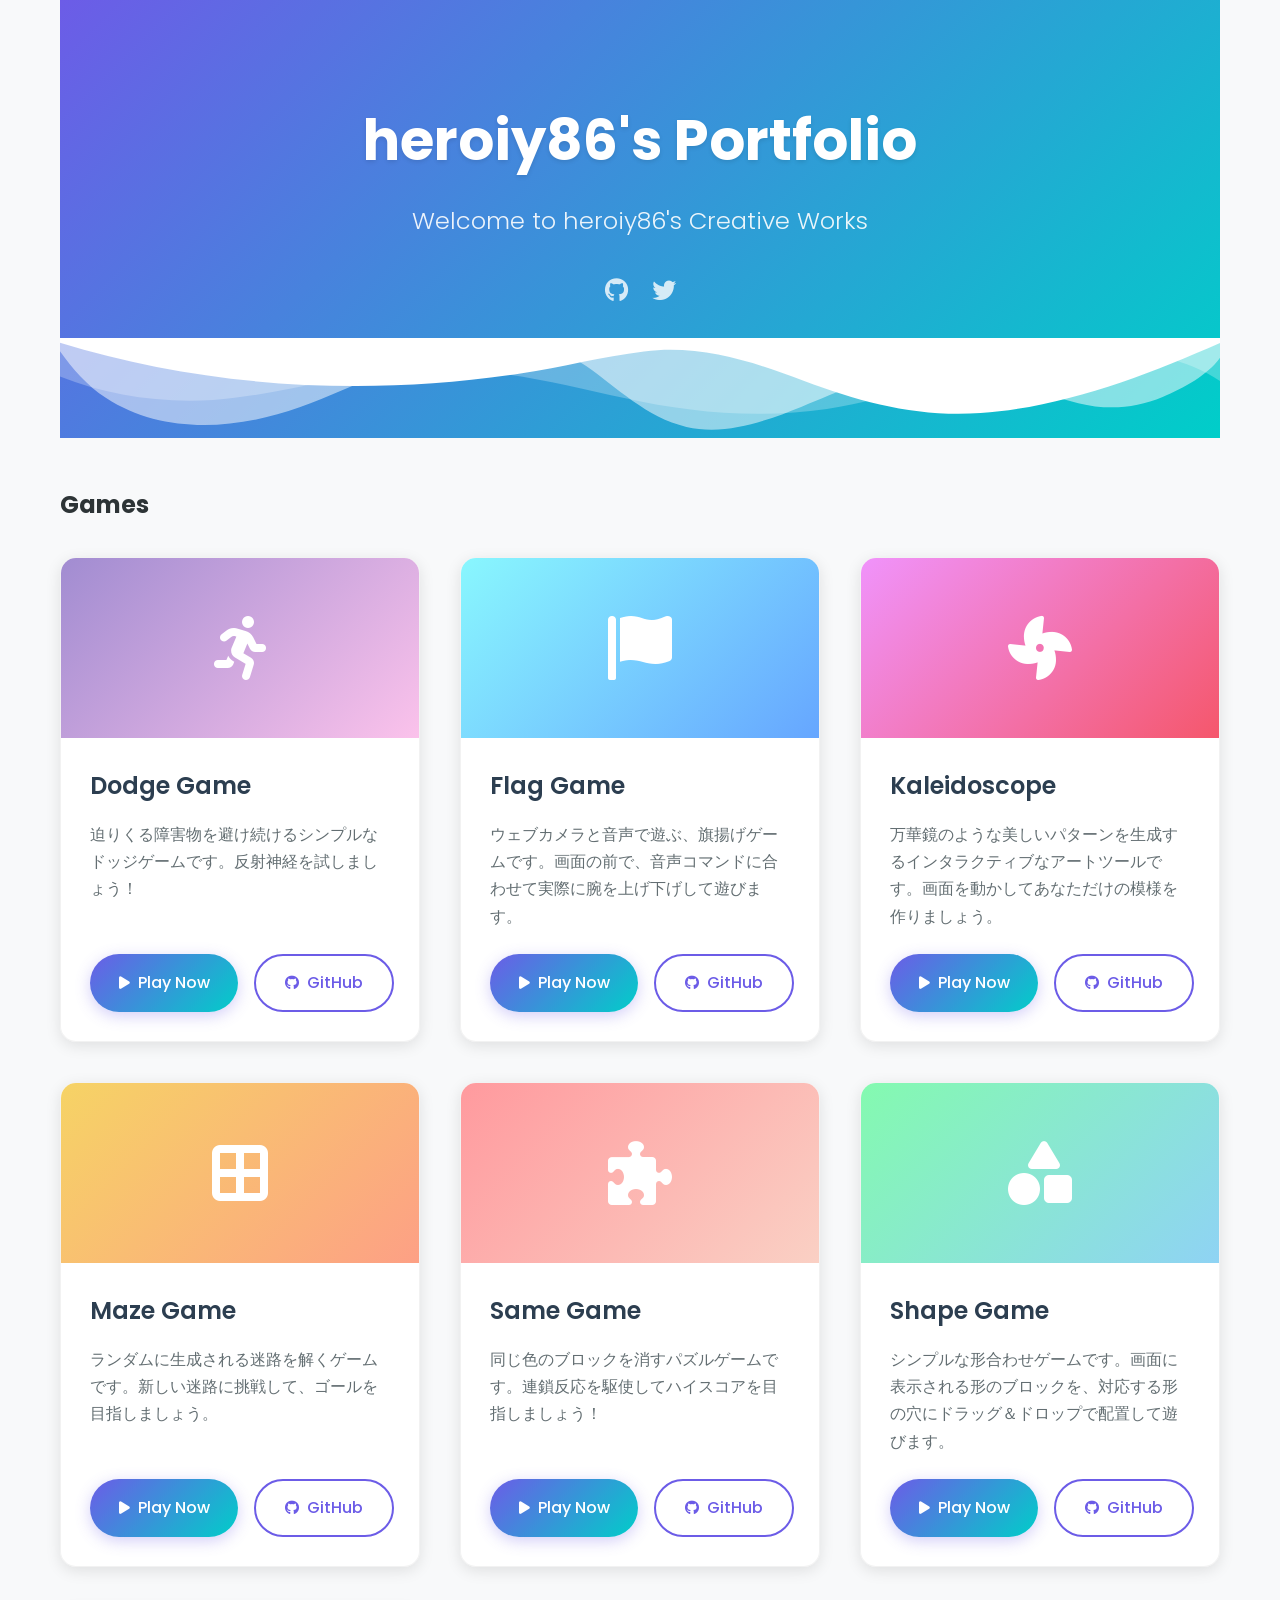
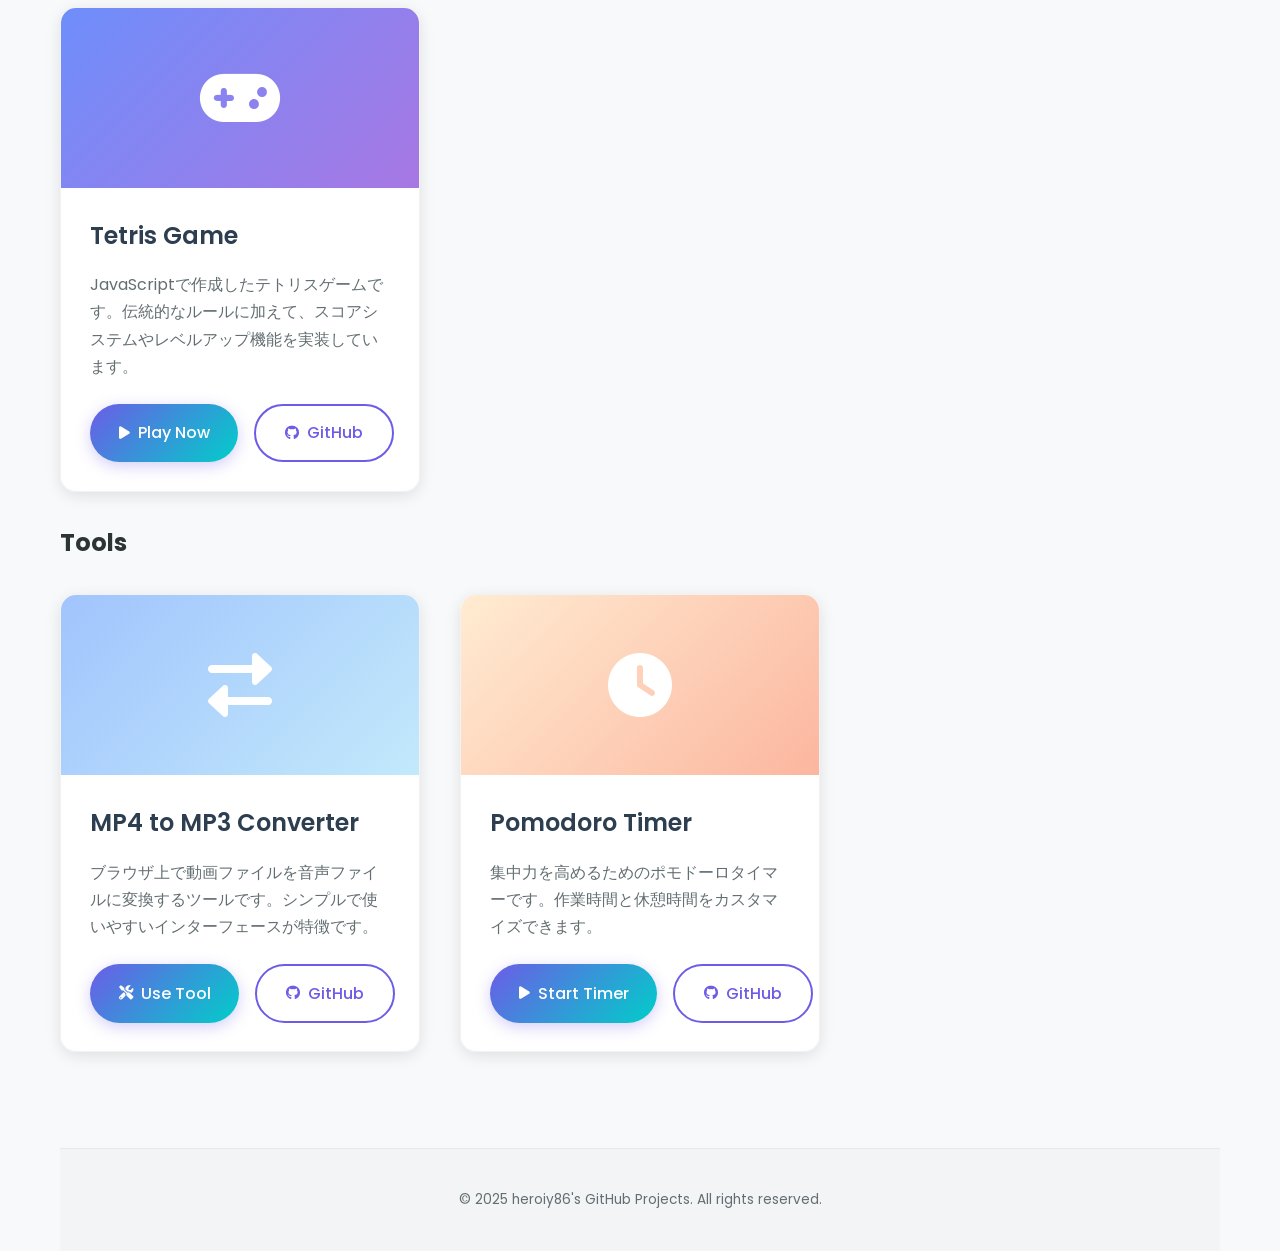
==== index.html @ ef20fa46 "refactor: Sort games alphabetically" ====
<!DOCTYPE html>
<html lang="ja">
<head>
    <meta charset="UTF-8">
    <meta name="viewport" content="width=device-width, initial-scale=1.0, maximum-scale=1.0, user-scalable=no">
    <meta name="theme-color" content="#6c5ce7">
    <meta name="apple-mobile-web-app-capable" content="yes">
    <meta name="apple-mobile-web-app-status-bar-style" content="black-translucent">
    <title>My GitHub Projects</title>
    <link rel="stylesheet" href="style.css">
    <link rel="stylesheet" href="https://cdnjs.cloudflare.com/ajax/libs/font-awesome/6.0.0/css/all.min.css">
</head>
<body>
    <div class="container">
        <header class="hero">
            <div class="hero-content">
                <h1>heroiy86's Portfolio</h1>
                <p class="subtitle">Welcome to heroiy86's Creative Works</p>
                <div class="social-links">
                    <a href="https://github.com/heroiy86" target="_blank" class="social-link"><i class="fab fa-github"></i></a>
                    <a href="https://twitter.com/heroiy86" target="_blank" class="social-link"><i class="fab fa-twitter"></i></a>
                </div>
            </div>
            <div class="wave">
                <svg viewBox="0 0 1200 120" preserveAspectRatio="none">
                    <path d="M0,0V46.29c47.79,22.2,103.59,32.17,158,28,70.36-5.37,136.33-33.31,206.8-37.5C438.64,32.43,512.34,53.67,583,72.05c69.27,18,138.3,24.88,209.4,13.08,36.15-6,69.85-17.84,104.45-29.34C989.49,25,1113-14.29,1200,52.47V0Z" opacity=".25" fill="#fff"></path>
                    <path d="M0,0V15.81C13,36.92,27.64,56.86,47.69,72.05,99.41,111.27,165,111,224.58,91.58c31.15-10.15,60.09-26.07,89.67-39.8,40.92-19,84.73-46,130.83-49.67,36.26-2.85,70.9,9.42,98.6,31.56,31.77,25.39,62.32,62,103.63,73,40.44,10.79,81.35-6.69,119.13-24.28s75.16-39,116.92-43.05c59.73-5.85,113.28,22.88,168.9,38.84,30.2,8.66,59,6.17,87.09-7.5,22.43-10.89,48-26.93,60.65-49.24V0Z" opacity=".5" fill="#fff"></path>
                    <path d="M0,0V5.63C149.93,59,314.09,71.32,475.83,42.57c43-7.64,84.23-20.12,127.61-26.46,59-8.63,112.48,12.24,165.56,35.4C827.93,77.22,886,95.24,951.2,90c86.53-7,172.46-45.71,248.8-84.81V0Z" fill="#fff"></path>
                </svg>
            </div>
        </header>
        
        <main>
            <h2 class="section-title">Games</h2>
            <div class="projects-grid">
                <!-- ドッジゲーム -->
                <div class="project-card">
                    <div class="project-thumbnail" style="background: linear-gradient(135deg, #a18cd1, #fbc2eb);">
                        <i class="fas fa-running"></i>
                    </div>
                    <div class="project-content">
                        <h2>Dodge Game</h2>
                        <p>迫りくる障害物を避け続けるシンプルなドッジゲームです。反射神経を試しましょう！</p>
                        <div class="project-links">
                            <a href="/dodge-game" class="btn"><i class="fas fa-play"></i> Play Now</a>
                            <a href="https://github.com/heroiy86/dodge-game" target="_blank" class="btn btn-ghost"><i class="fab fa-github"></i> GitHub</a>
                        </div>
                    </div>
                </div>
                <!-- flag-game -->
                <div class="project-card">
                    <div class="project-thumbnail" style="background: linear-gradient(135deg, #89f7fe, #66a6ff);">
                        <i class="fas fa-flag"></i>
                    </div>
                    <div class="project-content">
                        <h2>Flag Game</h2>
                        <p>ウェブカメラと音声で遊ぶ、旗揚げゲームです。画面の前で、音声コマンドに合わせて実際に腕を上げ下げして遊びます。</p>
                        <div class="project-links">
                            <a href="/flag-game" class="btn"><i class="fas fa-play"></i> Play Now</a>
                            <a href="https://github.com/heroiy86/flag-game" target="_blank" class="btn btn-ghost"><i class="fab fa-github"></i> GitHub</a>
                        </div>
                    </div>
                </div>
                <!-- kaleidoscope -->
                <div class="project-card">
                    <div class="project-thumbnail" style="background: linear-gradient(135deg, #f093fb, #f5576c);">
                        <i class="fas fa-fan"></i>
                    </div>
                    <div class="project-content">
                        <h2>Kaleidoscope</h2>
                        <p>万華鏡のような美しいパターンを生成するインタラクティブなアートツールです。画面を動かしてあなただけの模様を作りましょう。</p>
                        <div class="project-links">
                            <a href="/kaleidoscope" class="btn"><i class="fas fa-play"></i> Play Now</a>
                            <a href="https://github.com/heroiy86/kaleidoscope" target="_blank" class="btn btn-ghost"><i class="fab fa-github"></i> GitHub</a>
                        </div>
                    </div>
                </div>
                <!-- 迷路ゲーム -->
                <div class="project-card">
                    <div class="project-thumbnail" style="background: linear-gradient(135deg, #f6d365, #fda085);">
                        <i class="fas fa-border-all"></i>
                    </div>
                    <div class="project-content">
                        <h2>Maze Game</h2>
                        <p>ランダムに生成される迷路を解くゲームです。新しい迷路に挑戦して、ゴールを目指しましょう。</p>
                        <div class="project-links">
                            <a href="/maze-game" class="btn"><i class="fas fa-play"></i> Play Now</a>
                            <a href="https://github.com/heroiy86/maze-game" target="_blank" class="btn btn-ghost"><i class="fab fa-github"></i> GitHub</a>
                        </div>
                    </div>
                </div>
                <!-- 同じゲーム -->
                <div class="project-card">
                    <div class="project-thumbnail" style="background: linear-gradient(135deg, #ff9a9e, #fad0c4);">
                        <i class="fas fa-puzzle-piece"></i>
                    </div>
                    <div class="project-content">
                        <h2>Same Game</h2>
                        <p>同じ色のブロックを消すパズルゲームです。連鎖反応を駆使してハイスコアを目指しましょう！</p>
                        <div class="project-links">
                            <a href="/samegame" class="btn"><i class="fas fa-play"></i> Play Now</a>
                            <a href="https://github.com/heroiy86/samegame" target="_blank" class="btn btn-ghost"><i class="fab fa-github"></i> GitHub</a>
                        </div>
                    </div>
                </div>
                <!-- 図形ゲーム -->
                <div class="project-card">
                    <div class="project-thumbnail" style="background: linear-gradient(135deg, #84fab0, #8fd3f4);">
                        <i class="fas fa-shapes"></i>
                    </div>
                    <div class="project-content">
                        <h2>Shape Game</h2>
                        <p>シンプルな形合わせゲームです。画面に表示される形のブロックを、対応する形の穴にドラッグ＆ドロップで配置して遊びます。</p>
                        <div class="project-links">
                            <a href="/shape-game" class="btn"><i class="fas fa-play"></i> Play Now</a>
                            <a href="https://github.com/heroiy86/shape-game" target="_blank" class="btn btn-ghost"><i class="fab fa-github"></i> GitHub</a>
                        </div>
                    </div>
                </div>
                <!-- テトリスゲーム -->
                <div class="project-card">
                    <div class="project-thumbnail" style="background: linear-gradient(135deg, #6e8efb, #a777e3);">
                        <i class="fas fa-gamepad"></i>
                    </div>
                    <div class="project-content">
                        <h2>Tetris Game</h2>
                        <p>JavaScriptで作成したテトリスゲームです。伝統的なルールに加えて、スコアシステムやレベルアップ機能を実装しています。</p>
                        <div class="project-links">
                            <a href="/tetris-game" class="btn"><i class="fas fa-play"></i> Play Now</a>
                            <a href="https://github.com/heroiy86/tetris-game" target="_blank" class="btn btn-ghost"><i class="fab fa-github"></i> GitHub</a>
                        </div>
                    </div>
                </div>
            </div>

            <h2 class="section-title">Tools</h2>
            <div class="projects-grid">
                <!-- MP4 to MP3 コンバーター -->
                <div class="project-card">
                    <div class="project-thumbnail" style="background: linear-gradient(135deg, #a1c4fd, #c2e9fb);">
                        <i class="fas fa-exchange-alt"></i>
                    </div>
                    <div class="project-content">
                        <h2>MP4 to MP3 Converter</h2>
                        <p>ブラウザ上で動画ファイルを音声ファイルに変換するツールです。シンプルで使いやすいインターフェースが特徴です。</p>
                        <div class="project-links">
                            <a href="/mp4-to-mp3-converter" class="btn"><i class="fas fa-tools"></i> Use Tool</a>
                            <a href="https://github.com/heroiy86/mp4-to-mp3-converter" target="_blank" class="btn btn-ghost"><i class="fab fa-github"></i> GitHub</a>
                        </div>
                    </div>
                </div>

                <!-- ポモドーロタイマー -->
                <div class="project-card">
                    <div class="project-thumbnail" style="background: linear-gradient(135deg, #ffecd2, #fcb69f);">
                        <i class="fas fa-clock"></i>
                    </div>
                    <div class="project-content">
                        <h2>Pomodoro Timer</h2>
                        <p>集中力を高めるためのポモドーロタイマーです。作業時間と休憩時間をカスタマイズできます。</p>
                        <div class="project-links">
                            <a href="/Pomodoro-Timer" class="btn"><i class="fas fa-play"></i> Start Timer</a>
                            <a href="https://github.com/heroiy86/Pomodoro-Timer" target="_blank" class="btn btn-ghost"><i class="fab fa-github"></i> GitHub</a>
                        </div>
                    </div>
                </div>
            </div>
        </main>
        
        <footer>
            <p>&copy; 2025 heroiy86's GitHub Projects. All rights reserved.</p>
        </footer>
    </div>
</body>
</html>
---- style.css ----
/* 基本スタイル */
@import url('https://fonts.googleapis.com/css2?family=Poppins:wght@300;400;500;600;700&display=swap');

:root {
    --primary-color: #2c3e50;
    --secondary-color: #6c5ce7;
    --accent-color: #00cec9;
    --background-color: #f8f9fa;
    --card-bg: rgba(255, 255, 255, 0.95);
    --text-color: #2d3436;
    --text-light: #636e72;
    --shadow: 0 4px 15px rgba(0, 0, 0, 0.1);
    --transition: all 0.4s cubic-bezier(0.25, 0.8, 0.25, 1);
    --gradient: linear-gradient(135deg, #6c5ce7 0%, #00cec9 100%);
    --gradient-hover: linear-gradient(135deg, #5d4bcf 0%, #00b5b0 100%);
}

* {
    margin: 0;
    padding: 0;
    box-sizing: border-box;
}

body {
    font-family: 'Poppins', 'Segoe UI', Tahoma, Geneva, Verdana, sans-serif;
    line-height: 1.6;
    color: var(--text-color);
    background-color: var(--background-color);
    padding: 0;
    margin: 0;
    min-height: 100vh;
    overflow-x: hidden;
}

.container {
    max-width: 1200px;
    margin: 0 auto;
    padding: 0 20px;
}

/* ヘッダースタイル */
/* ヒーローセクション */
.hero {
    background: var(--gradient);
    color: white;
    text-align: center;
    padding: 6rem 0 8rem;
    margin-bottom: 3rem;
    position: relative;
    overflow: hidden;
}

.hero-content {
    position: relative;
    z-index: 2;
    max-width: 800px;
    margin: 0 auto;
    padding: 0 2rem;
}

.hero h1 {
    font-size: 3.5rem;
    margin: 0 0 1rem;
    font-weight: 700;
    text-shadow: 0 2px 4px rgba(0, 0, 0, 0.1);
}

.subtitle {
    font-size: 1.5rem;
    font-weight: 300;
    margin-bottom: 2rem;
    opacity: 0.9;
}

.social-links {
    display: flex;
    justify-content: center;
    gap: 1.5rem;
    margin-top: 2rem;
}

.social-link {
    color: white;
    font-size: 1.5rem;
    transition: var(--transition);
    opacity: 0.8;
}

.social-link:hover {
    opacity: 1;
    transform: translateY(-3px);
}

.wave {
    position: absolute;
    bottom: 0;
    left: 0;
    width: 100%;
    overflow: hidden;
    line-height: 0;
}

.wave svg {
    position: relative;
    display: block;
    width: calc(100% + 1.3px);
    height: 100px;
}

.wave .shape-fill {
    fill: var(--background-color);
}

/* プロジェクトグリッド */
.projects-grid {
    display: grid;
    grid-template-columns: repeat(auto-fill, minmax(320px, 1fr));
    gap: 2.5rem;
    padding: 2rem 0;
    margin: 0 auto;
    max-width: 1400px;
}

/* プロジェクトカード */
.project-card {
    background: var(--card-bg);
    border-radius: 16px;
    overflow: hidden;
    box-shadow: var(--shadow);
    transition: var(--transition);
    display: flex;
    flex-direction: column;
    height: 100%;
    position: relative;
    border: 1px solid rgba(0, 0, 0, 0.05);
}

.project-card:hover {
    transform: translateY(-10px);
    box-shadow: 0 15px 30px rgba(0, 0, 0, 0.15);
}

.project-thumbnail {
    height: 180px;
    display: flex;
    align-items: center;
    justify-content: center;
    color: white;
    font-size: 4rem;
    position: relative;
    overflow: hidden;
}

.project-thumbnail i {
    transition: transform 0.5s ease;
}

.project-card:hover .project-thumbnail i {
    transform: scale(1.1);
}

.project-content {
    padding: 1.8rem;
    flex-grow: 1;
    display: flex;
    flex-direction: column;
}

.project-card h2 {
    color: var(--primary-color);
    margin: 0 0 1rem;
    font-size: 1.5rem;
    font-weight: 600;
}

.project-card p {
    color: var(--text-light);
    margin: 0 0 1.5rem;
    line-height: 1.7;
    flex-grow: 1;
}

.project-links {
    display: flex;
    gap: 1rem;
    margin-top: auto;
}

/* ボタンスタイル */
.btn {
    display: inline-flex;
    align-items: center;
    justify-content: center;
    background: var(--gradient);
    color: white;
    padding: 0.9rem 1.8rem;
    border: none;
    border-radius: 50px;
    text-decoration: none;
    font-weight: 500;
    transition: var(--transition);
    text-align: center;
    cursor: pointer;
    box-shadow: 0 4px 15px rgba(108, 92, 231, 0.3);
    flex-grow: 1;
    white-space: nowrap;
}

.btn i {
    margin-right: 8px;
    font-size: 0.9em;
}

.btn:hover {
    background: var(--gradient-hover);
    transform: translateY(-3px);
    box-shadow: 0 6px 20px rgba(108, 92, 231, 0.4);
}

.btn-ghost {
    background: transparent;
    border: 2px solid var(--secondary-color);
    color: var(--secondary-color);
    box-shadow: none;
}

.btn-ghost:hover {
    background: rgba(108, 92, 231, 0.1);
    transform: translateY(-3px);
    box-shadow: none;
}

/* フッター */
footer {
    text-align: center;
    padding: 2.5rem 0;
    margin-top: 4rem;
    color: var(--text-light);
    font-size: 0.85rem;
    background: rgba(0, 0, 0, 0.02);
    border-top: 1px solid rgba(0, 0, 0, 0.05);
}

/* レスポンシブデザイン */
/* タブレット向けスタイル */
@media (max-width: 1024px) {
    .hero h1 {
        font-size: 2.8rem;
    }
    
    .subtitle {
        font-size: 1.3rem;
    }
    
    .project-thumbnail {
        height: 160px;
    }
}

/* スマートフォン向けスタイル */
@media (max-width: 768px) {
    .container {
        padding: 0 1rem;
    }
    
    .projects-grid {
        grid-template-columns: 1fr;
        padding: 0.5rem 0 2rem;
        gap: 1.5rem;
    }
    
    .hero {
        padding: 3rem 1rem 5rem;
        margin-bottom: 1.5rem;
    }
    
    .hero h1 {
        font-size: 2rem;
        margin-bottom: 0.8rem;
    }
    
    .subtitle {
        font-size: 1.1rem;
        margin-bottom: 1.5rem;
    }
    
    .project-card {
        border-radius: 12px;
    }
    
    .project-thumbnail {
        height: 140px;
    }
    
    .project-content {
        padding: 1.5rem;
    }
    
    .project-card h2 {
        font-size: 1.3rem;
        margin-bottom: 0.8rem;
    }
    
    .project-card p {
        font-size: 0.95rem;
        margin-bottom: 1.2rem;
    }
    
    .project-links {
        flex-direction: column;
        gap: 0.8rem;
    }
    
    .btn {
        width: 100%;
        padding: 0.9rem 1.5rem;
        font-size: 1rem;
    }
    
    .btn i {
        margin-right: 6px;
    }
    
    .social-links {
        gap: 1.2rem;
    }
    
    .social-link {
        font-size: 1.4rem;
    }
    
    .wave svg {
        height: 40px;
    }
    
    footer {
        padding: 2rem 0;
        margin-top: 2rem;
        font-size: 0.85rem;
    }
}
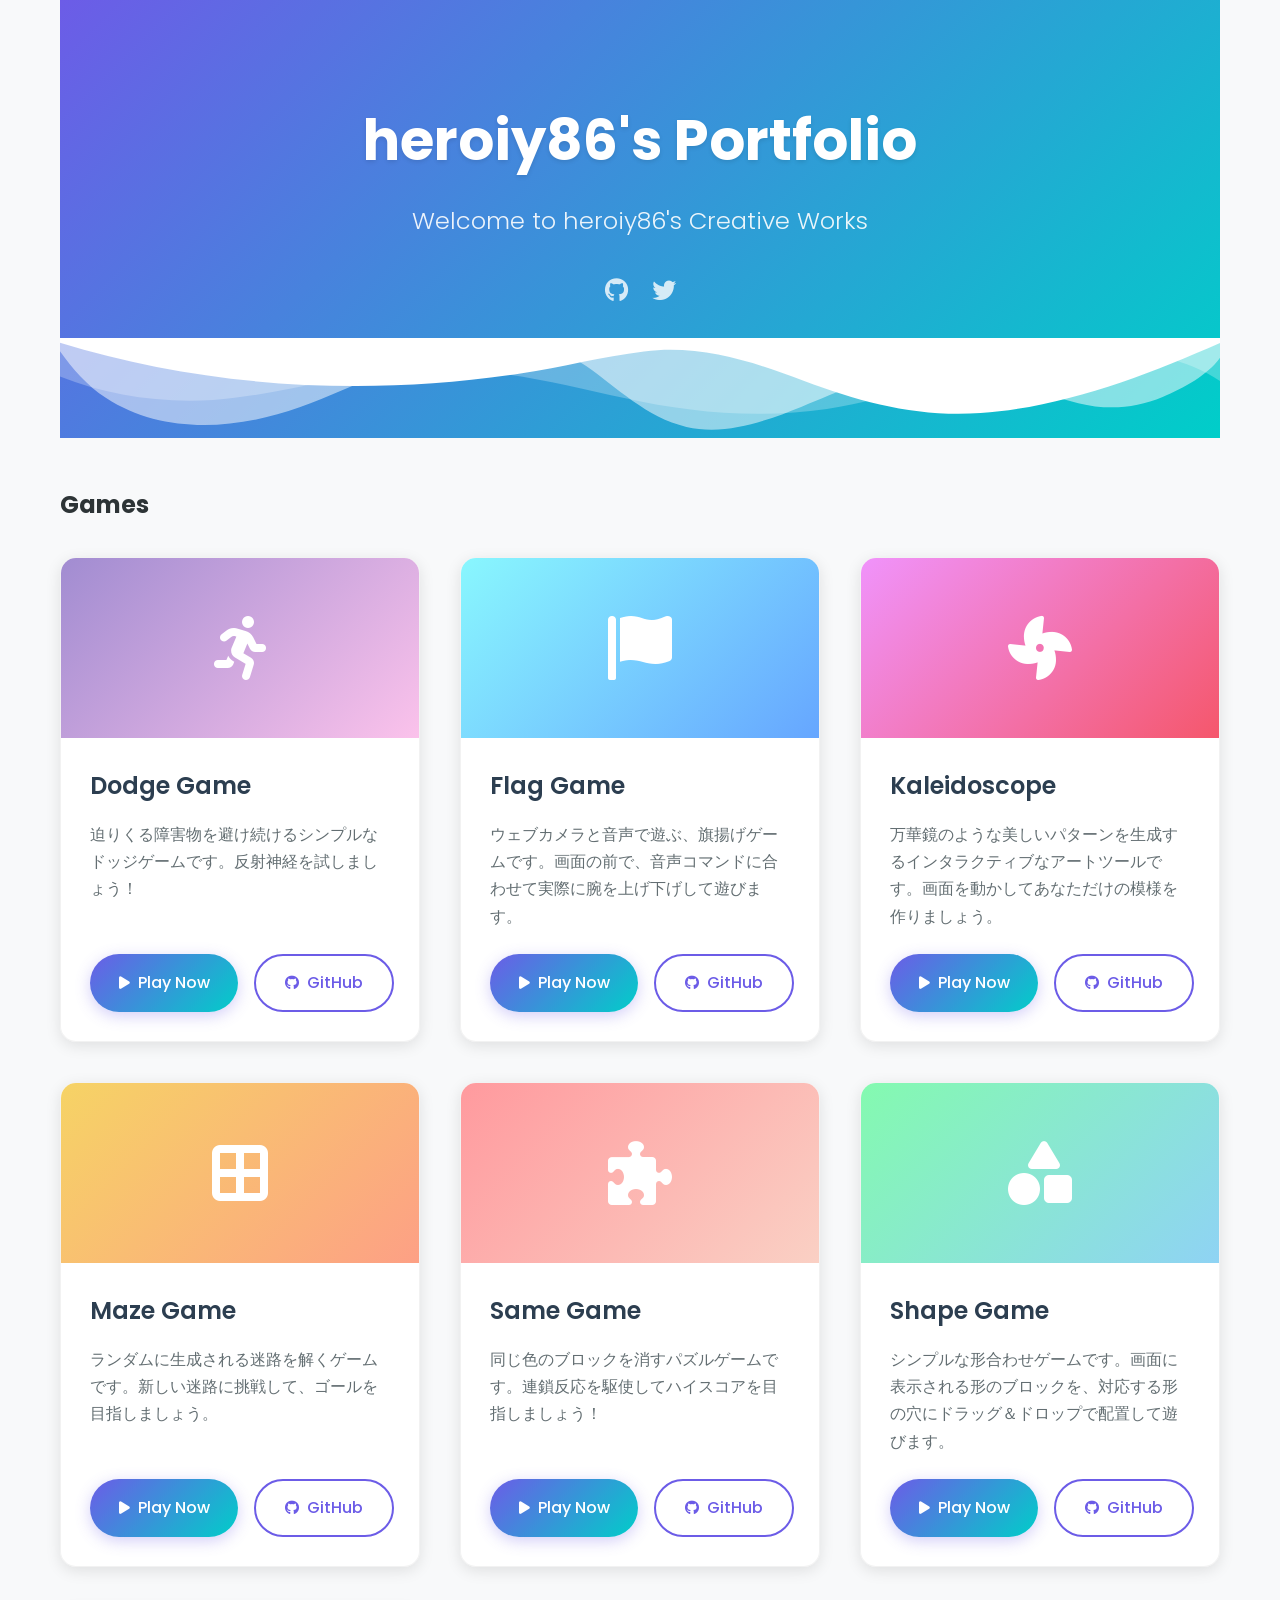
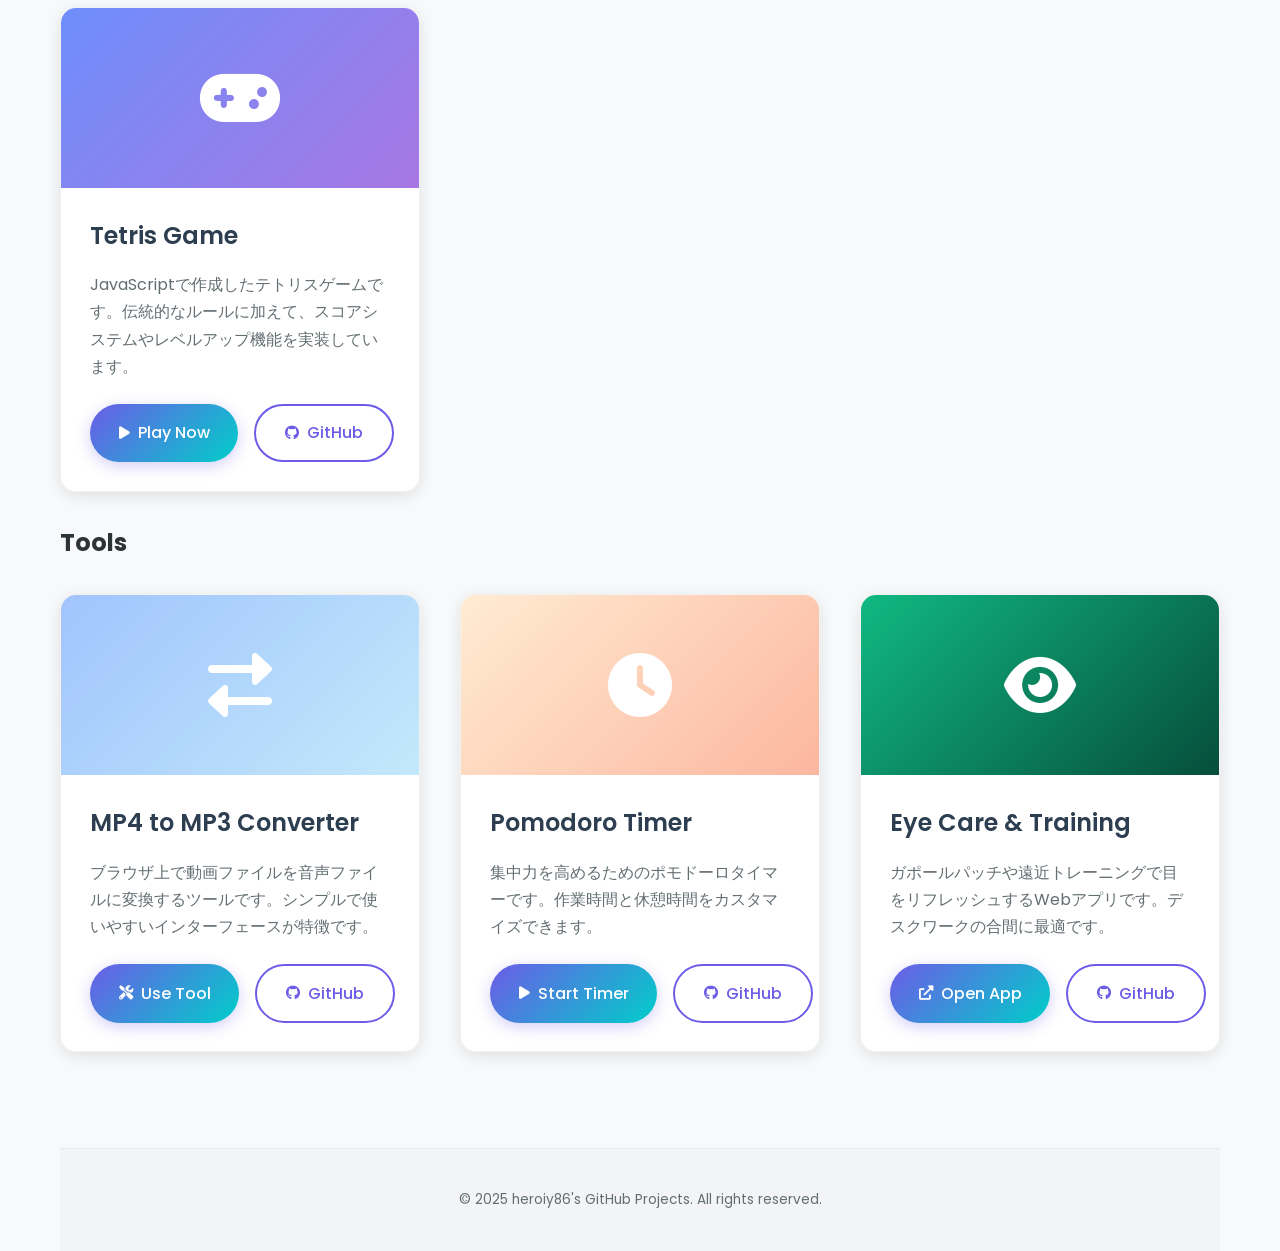
==== commit 4aceeef9: "Add Eye Care & Training to portfolio" ====
--- a/index.html
+++ b/index.html
@@ -164,6 +164,21 @@
                         </div>
                     </div>
                 </div>
+
+                <!-- 眼精疲労ケア・トレーニング -->
+                <div class="project-card">
+                    <div class="project-thumbnail" style="background: linear-gradient(135deg, #10b981, #064e3b);">
+                        <i class="fas fa-eye"></i>
+                    </div>
+                    <div class="project-content">
+                        <h2>Eye Care & Training</h2>
+                        <p>ガポールパッチや遠近トレーニングで目をリフレッシュするWebアプリです。デスクワークの合間に最適です。</p>
+                        <div class="project-links">
+                            <a href="/eye-care-app" class="btn"><i class="fas fa-external-link-alt"></i> Open App</a>
+                            <a href="https://github.com/heroiy86/self-application/tree/main/eye-care-app" target="_blank" class="btn btn-ghost"><i class="fab fa-github"></i> GitHub</a>
+                        </div>
+                    </div>
+                </div>
             </div>
         </main>
         
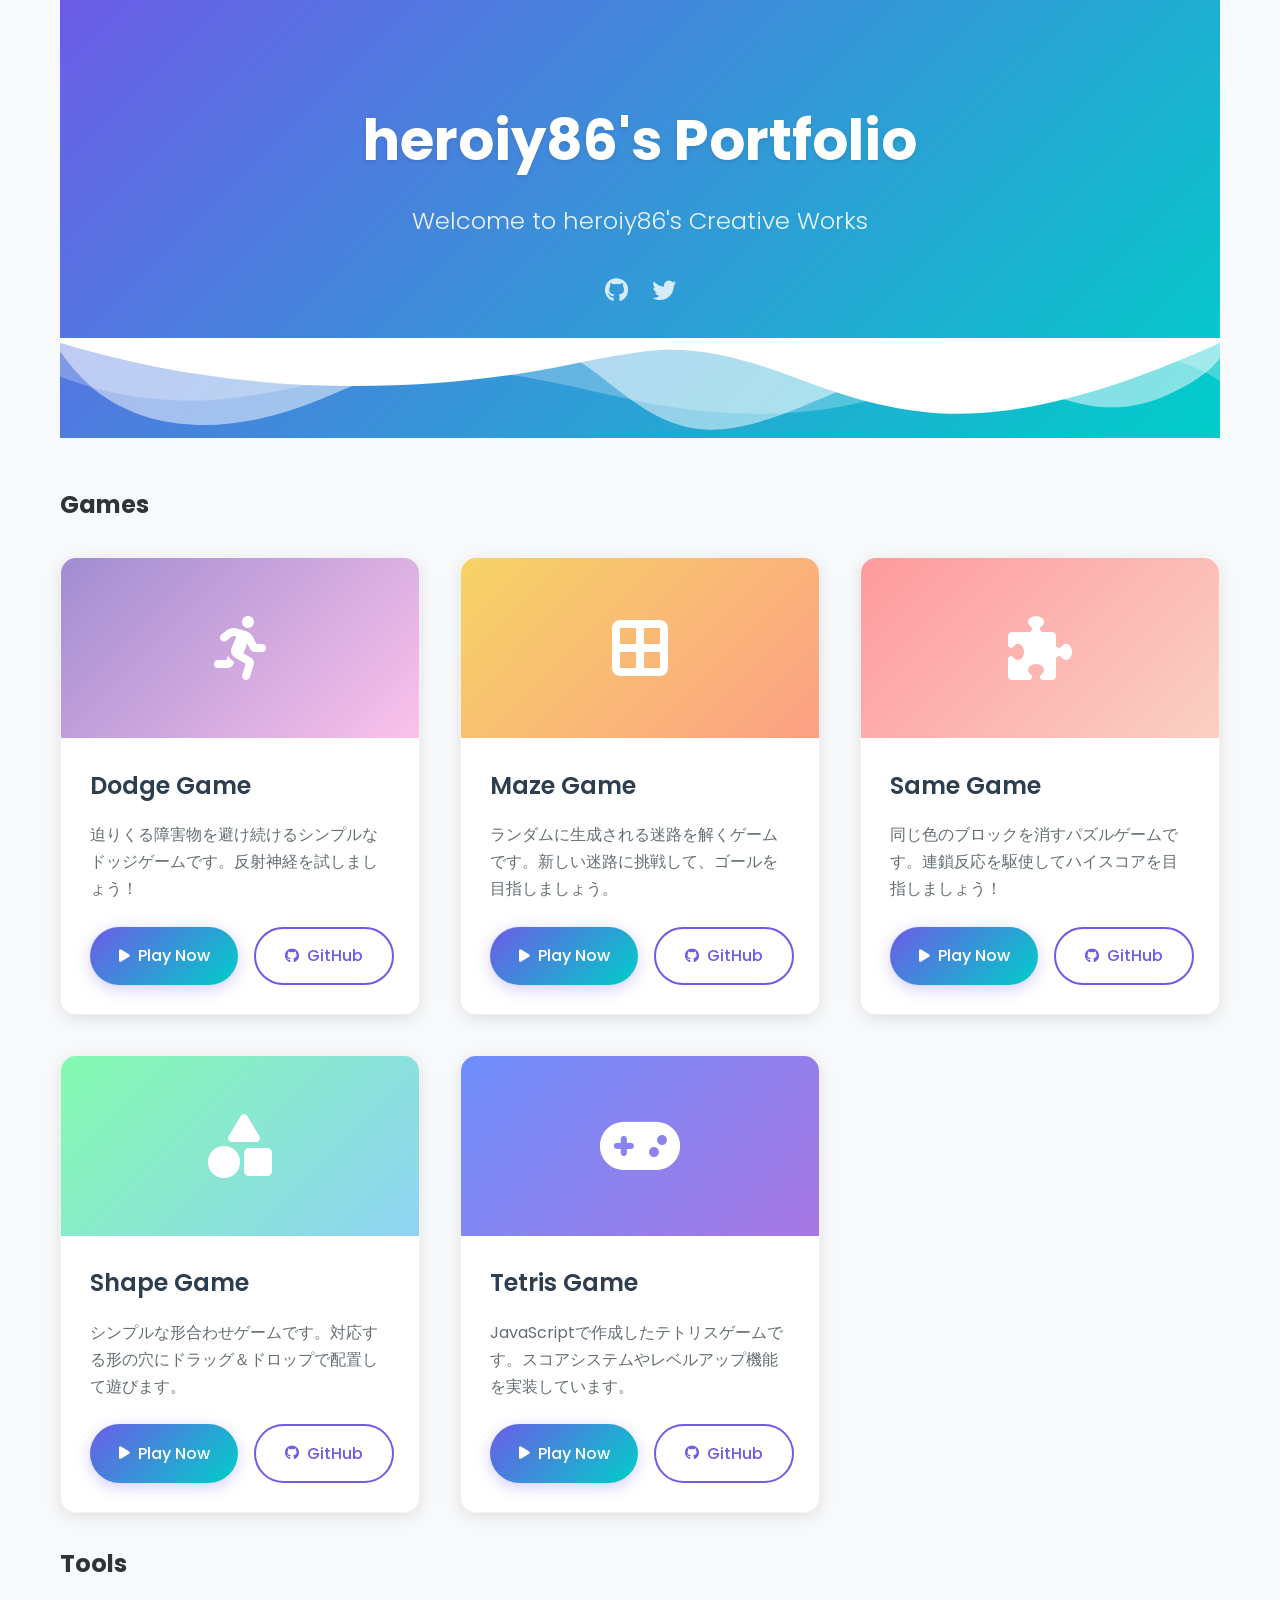
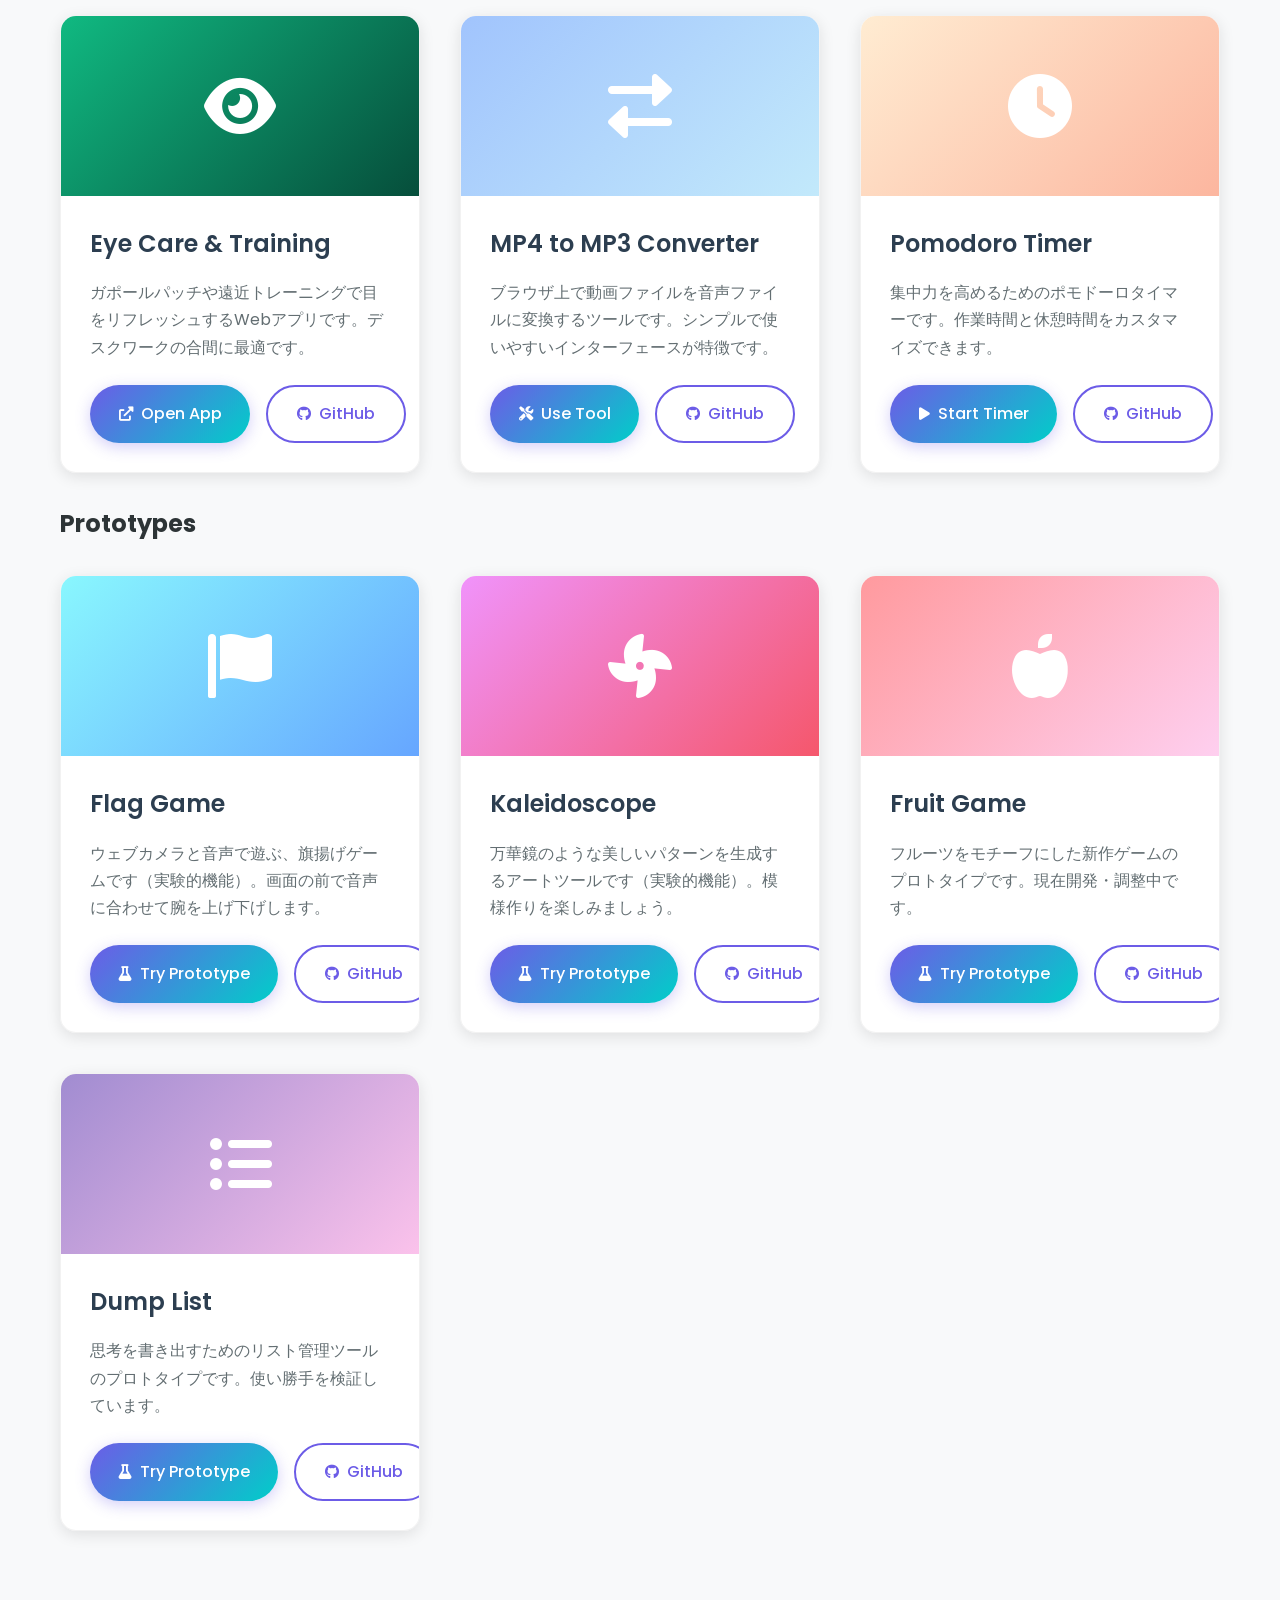
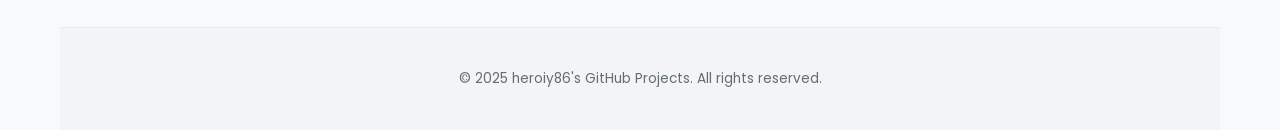
==== commit f70823fb: "Restructure portfolio into Games, Tools, and Prototypes" ====
--- a/index.html
+++ b/index.html
@@ -47,6 +47,114 @@
                         </div>
                     </div>
                 </div>
+                <!-- 迷路ゲーム -->
+                <div class="project-card">
+                    <div class="project-thumbnail" style="background: linear-gradient(135deg, #f6d365, #fda085);">
+                        <i class="fas fa-border-all"></i>
+                    </div>
+                    <div class="project-content">
+                        <h2>Maze Game</h2>
+                        <p>ランダムに生成される迷路を解くゲームです。新しい迷路に挑戦して、ゴールを目指しましょう。</p>
+                        <div class="project-links">
+                            <a href="/maze-game" class="btn"><i class="fas fa-play"></i> Play Now</a>
+                            <a href="https://github.com/heroiy86/maze-game" target="_blank" class="btn btn-ghost"><i class="fab fa-github"></i> GitHub</a>
+                        </div>
+                    </div>
+                </div>
+                <!-- 同じゲーム -->
+                <div class="project-card">
+                    <div class="project-thumbnail" style="background: linear-gradient(135deg, #ff9a9e, #fad0c4);">
+                        <i class="fas fa-puzzle-piece"></i>
+                    </div>
+                    <div class="project-content">
+                        <h2>Same Game</h2>
+                        <p>同じ色のブロックを消すパズルゲームです。連鎖反応を駆使してハイスコアを目指しましょう！</p>
+                        <div class="project-links">
+                            <a href="/samegame" class="btn"><i class="fas fa-play"></i> Play Now</a>
+                            <a href="https://github.com/heroiy86/samegame" target="_blank" class="btn btn-ghost"><i class="fab fa-github"></i> GitHub</a>
+                        </div>
+                    </div>
+                </div>
+                <!-- 図形ゲーム -->
+                <div class="project-card">
+                    <div class="project-thumbnail" style="background: linear-gradient(135deg, #84fab0, #8fd3f4);">
+                        <i class="fas fa-shapes"></i>
+                    </div>
+                    <div class="project-content">
+                        <h2>Shape Game</h2>
+                        <p>シンプルな形合わせゲームです。対応する形の穴にドラッグ＆ドロップで配置して遊びます。</p>
+                        <div class="project-links">
+                            <a href="/shape-game" class="btn"><i class="fas fa-play"></i> Play Now</a>
+                            <a href="https://github.com/heroiy86/shape-game" target="_blank" class="btn btn-ghost"><i class="fab fa-github"></i> GitHub</a>
+                        </div>
+                    </div>
+                </div>
+                <!-- テトリスゲーム -->
+                <div class="project-card">
+                    <div class="project-thumbnail" style="background: linear-gradient(135deg, #6e8efb, #a777e3);">
+                        <i class="fas fa-gamepad"></i>
+                    </div>
+                    <div class="project-content">
+                        <h2>Tetris Game</h2>
+                        <p>JavaScriptで作成したテトリスゲームです。スコアシステムやレベルアップ機能を実装しています。</p>
+                        <div class="project-links">
+                            <a href="/tetris-game" class="btn"><i class="fas fa-play"></i> Play Now</a>
+                            <a href="https://github.com/heroiy86/tetris-game" target="_blank" class="btn btn-ghost"><i class="fab fa-github"></i> GitHub</a>
+                        </div>
+                    </div>
+                </div>
+            </div>
+
+            <h2 class="section-title">Tools</h2>
+            <div class="projects-grid">
+                <!-- 眼精疲労ケア・トレーニング -->
+                <div class="project-card">
+                    <div class="project-thumbnail" style="background: linear-gradient(135deg, #10b981, #064e3b);">
+                        <i class="fas fa-eye"></i>
+                    </div>
+                    <div class="project-content">
+                        <h2>Eye Care & Training</h2>
+                        <p>ガポールパッチや遠近トレーニングで目をリフレッシュするWebアプリです。デスクワークの合間に最適です。</p>
+                        <div class="project-links">
+                            <a href="/eye-care-app" class="btn"><i class="fas fa-external-link-alt"></i> Open App</a>
+                            <a href="https://github.com/heroiy86/eye-care-app" target="_blank" class="btn btn-ghost"><i class="fab fa-github"></i> GitHub</a>
+                        </div>
+                    </div>
+                </div>
+
+                <!-- MP4 to MP3 コンバーター -->
+                <div class="project-card">
+                    <div class="project-thumbnail" style="background: linear-gradient(135deg, #a1c4fd, #c2e9fb);">
+                        <i class="fas fa-exchange-alt"></i>
+                    </div>
+                    <div class="project-content">
+                        <h2>MP4 to MP3 Converter</h2>
+                        <p>ブラウザ上で動画ファイルを音声ファイルに変換するツールです。シンプルで使いやすいインターフェースが特徴です。</p>
+                        <div class="project-links">
+                            <a href="/mp4-to-mp3-converter" class="btn"><i class="fas fa-tools"></i> Use Tool</a>
+                            <a href="https://github.com/heroiy86/mp4-to-mp3-converter" target="_blank" class="btn btn-ghost"><i class="fab fa-github"></i> GitHub</a>
+                        </div>
+                    </div>
+                </div>
+
+                <!-- ポモドーロタイマー -->
+                <div class="project-card">
+                    <div class="project-thumbnail" style="background: linear-gradient(135deg, #ffecd2, #fcb69f);">
+                        <i class="fas fa-clock"></i>
+                    </div>
+                    <div class="project-content">
+                        <h2>Pomodoro Timer</h2>
+                        <p>集中力を高めるためのポモドーロタイマーです。作業時間と休憩時間をカスタマイズできます。</p>
+                        <div class="project-links">
+                            <a href="/Pomodoro-Timer" class="btn"><i class="fas fa-play"></i> Start Timer</a>
+                            <a href="https://github.com/heroiy86/Pomodoro-Timer" target="_blank" class="btn btn-ghost"><i class="fab fa-github"></i> GitHub</a>
+                        </div>
+                    </div>
+                </div>
+            </div>
+
+            <h2 class="section-title">Prototypes</h2>
+            <div class="projects-grid">
                 <!-- flag-game -->
                 <div class="project-card">
                     <div class="project-thumbnail" style="background: linear-gradient(135deg, #89f7fe, #66a6ff);">
@@ -54,9 +162,9 @@
                     </div>
                     <div class="project-content">
                         <h2>Flag Game</h2>
-                        <p>ウェブカメラと音声で遊ぶ、旗揚げゲームです。画面の前で、音声コマンドに合わせて実際に腕を上げ下げして遊びます。</p>
-                        <div class="project-links">
-                            <a href="/flag-game" class="btn"><i class="fas fa-play"></i> Play Now</a>
+                        <p>ウェブカメラと音声で遊ぶ、旗揚げゲームです（実験的機能）。画面の前で音声に合わせて腕を上げ下げします。</p>
+                        <div class="project-links">
+                            <a href="/flag-game" class="btn"><i class="fas fa-flask"></i> Try Prototype</a>
                             <a href="https://github.com/heroiy86/flag-game" target="_blank" class="btn btn-ghost"><i class="fab fa-github"></i> GitHub</a>
                         </div>
                     </div>
@@ -68,114 +176,38 @@
                     </div>
                     <div class="project-content">
                         <h2>Kaleidoscope</h2>
-                        <p>万華鏡のような美しいパターンを生成するインタラクティブなアートツールです。画面を動かしてあなただけの模様を作りましょう。</p>
-                        <div class="project-links">
-                            <a href="/kaleidoscope" class="btn"><i class="fas fa-play"></i> Play Now</a>
-                            <a href="https://github.com/heroiy86/kaleidoscope" target="_blank" class="btn btn-ghost"><i class="fab fa-github"></i> GitHub</a>
-                        </div>
-                    </div>
-                </div>
-                <!-- 迷路ゲーム -->
-                <div class="project-card">
-                    <div class="project-thumbnail" style="background: linear-gradient(135deg, #f6d365, #fda085);">
-                        <i class="fas fa-border-all"></i>
-                    </div>
-                    <div class="project-content">
-                        <h2>Maze Game</h2>
-                        <p>ランダムに生成される迷路を解くゲームです。新しい迷路に挑戦して、ゴールを目指しましょう。</p>
-                        <div class="project-links">
-                            <a href="/maze-game" class="btn"><i class="fas fa-play"></i> Play Now</a>
-                            <a href="https://github.com/heroiy86/maze-game" target="_blank" class="btn btn-ghost"><i class="fab fa-github"></i> GitHub</a>
-                        </div>
-                    </div>
-                </div>
-                <!-- 同じゲーム -->
-                <div class="project-card">
-                    <div class="project-thumbnail" style="background: linear-gradient(135deg, #ff9a9e, #fad0c4);">
-                        <i class="fas fa-puzzle-piece"></i>
-                    </div>
-                    <div class="project-content">
-                        <h2>Same Game</h2>
-                        <p>同じ色のブロックを消すパズルゲームです。連鎖反応を駆使してハイスコアを目指しましょう！</p>
-                        <div class="project-links">
-                            <a href="/samegame" class="btn"><i class="fas fa-play"></i> Play Now</a>
-                            <a href="https://github.com/heroiy86/samegame" target="_blank" class="btn btn-ghost"><i class="fab fa-github"></i> GitHub</a>
-                        </div>
-                    </div>
-                </div>
-                <!-- 図形ゲーム -->
-                <div class="project-card">
-                    <div class="project-thumbnail" style="background: linear-gradient(135deg, #84fab0, #8fd3f4);">
-                        <i class="fas fa-shapes"></i>
-                    </div>
-                    <div class="project-content">
-                        <h2>Shape Game</h2>
-                        <p>シンプルな形合わせゲームです。画面に表示される形のブロックを、対応する形の穴にドラッグ＆ドロップで配置して遊びます。</p>
-                        <div class="project-links">
-                            <a href="/shape-game" class="btn"><i class="fas fa-play"></i> Play Now</a>
-                            <a href="https://github.com/heroiy86/shape-game" target="_blank" class="btn btn-ghost"><i class="fab fa-github"></i> GitHub</a>
-                        </div>
-                    </div>
-                </div>
-                <!-- テトリスゲーム -->
-                <div class="project-card">
-                    <div class="project-thumbnail" style="background: linear-gradient(135deg, #6e8efb, #a777e3);">
-                        <i class="fas fa-gamepad"></i>
-                    </div>
-                    <div class="project-content">
-                        <h2>Tetris Game</h2>
-                        <p>JavaScriptで作成したテトリスゲームです。伝統的なルールに加えて、スコアシステムやレベルアップ機能を実装しています。</p>
-                        <div class="project-links">
-                            <a href="/tetris-game" class="btn"><i class="fas fa-play"></i> Play Now</a>
-                            <a href="https://github.com/heroiy86/tetris-game" target="_blank" class="btn btn-ghost"><i class="fab fa-github"></i> GitHub</a>
-                        </div>
-                    </div>
-                </div>
-            </div>
-
-            <h2 class="section-title">Tools</h2>
-            <div class="projects-grid">
-                <!-- MP4 to MP3 コンバーター -->
-                <div class="project-card">
-                    <div class="project-thumbnail" style="background: linear-gradient(135deg, #a1c4fd, #c2e9fb);">
-                        <i class="fas fa-exchange-alt"></i>
-                    </div>
-                    <div class="project-content">
-                        <h2>MP4 to MP3 Converter</h2>
-                        <p>ブラウザ上で動画ファイルを音声ファイルに変換するツールです。シンプルで使いやすいインターフェースが特徴です。</p>
-                        <div class="project-links">
-                            <a href="/mp4-to-mp3-converter" class="btn"><i class="fas fa-tools"></i> Use Tool</a>
-                            <a href="https://github.com/heroiy86/mp4-to-mp3-converter" target="_blank" class="btn btn-ghost"><i class="fab fa-github"></i> GitHub</a>
-                        </div>
-                    </div>
-                </div>
-
-                <!-- ポモドーロタイマー -->
-                <div class="project-card">
-                    <div class="project-thumbnail" style="background: linear-gradient(135deg, #ffecd2, #fcb69f);">
-                        <i class="fas fa-clock"></i>
-                    </div>
-                    <div class="project-content">
-                        <h2>Pomodoro Timer</h2>
-                        <p>集中力を高めるためのポモドーロタイマーです。作業時間と休憩時間をカスタマイズできます。</p>
-                        <div class="project-links">
-                            <a href="/Pomodoro-Timer" class="btn"><i class="fas fa-play"></i> Start Timer</a>
-                            <a href="https://github.com/heroiy86/Pomodoro-Timer" target="_blank" class="btn btn-ghost"><i class="fab fa-github"></i> GitHub</a>
-                        </div>
-                    </div>
-                </div>
-
-                <!-- 眼精疲労ケア・トレーニング -->
-                <div class="project-card">
-                    <div class="project-thumbnail" style="background: linear-gradient(135deg, #10b981, #064e3b);">
-                        <i class="fas fa-eye"></i>
-                    </div>
-                    <div class="project-content">
-                        <h2>Eye Care & Training</h2>
-                        <p>ガポールパッチや遠近トレーニングで目をリフレッシュするWebアプリです。デスクワークの合間に最適です。</p>
-                        <div class="project-links">
-                            <a href="/eye-care-app" class="btn"><i class="fas fa-external-link-alt"></i> Open App</a>
-                            <a href="https://github.com/heroiy86/self-application/tree/main/eye-care-app" target="_blank" class="btn btn-ghost"><i class="fab fa-github"></i> GitHub</a>
+                        <p>万華鏡のような美しいパターンを生成するアートツールです（実験的機能）。模様作りを楽しみましょう。</p>
+                        <div class="project-links">
+                            <a href="/kaleidscope" class="btn"><i class="fas fa-flask"></i> Try Prototype</a>
+                            <a href="https://github.com/heroiy86/kaleidscope" target="_blank" class="btn btn-ghost"><i class="fab fa-github"></i> GitHub</a>
+                        </div>
+                    </div>
+                </div>
+                <!-- Fruit Game -->
+                <div class="project-card">
+                    <div class="project-thumbnail" style="background: linear-gradient(135deg, #ff9a9e, #fecfef);">
+                        <i class="fas fa-apple-alt"></i>
+                    </div>
+                    <div class="project-content">
+                        <h2>Fruit Game</h2>
+                        <p>フルーツをモチーフにした新作ゲームのプロトタイプです。現在開発・調整中です。</p>
+                        <div class="project-links">
+                            <a href="/fruit-game" class="btn"><i class="fas fa-flask"></i> Try Prototype</a>
+                            <a href="https://github.com/heroiy86/fruit-game" target="_blank" class="btn btn-ghost"><i class="fab fa-github"></i> GitHub</a>
+                        </div>
+                    </div>
+                </div>
+                <!-- Dump List -->
+                <div class="project-card">
+                    <div class="project-thumbnail" style="background: linear-gradient(135deg, #a18cd1, #fbc2eb);">
+                        <i class="fas fa-list-ul"></i>
+                    </div>
+                    <div class="project-content">
+                        <h2>Dump List</h2>
+                        <p>思考を書き出すためのリスト管理ツールのプロトタイプです。使い勝手を検証しています。</p>
+                        <div class="project-links">
+                            <a href="/dump_list" class="btn"><i class="fas fa-flask"></i> Try Prototype</a>
+                            <a href="https://github.com/heroiy86/dump_list" target="_blank" class="btn btn-ghost"><i class="fab fa-github"></i> GitHub</a>
                         </div>
                     </div>
                 </div>
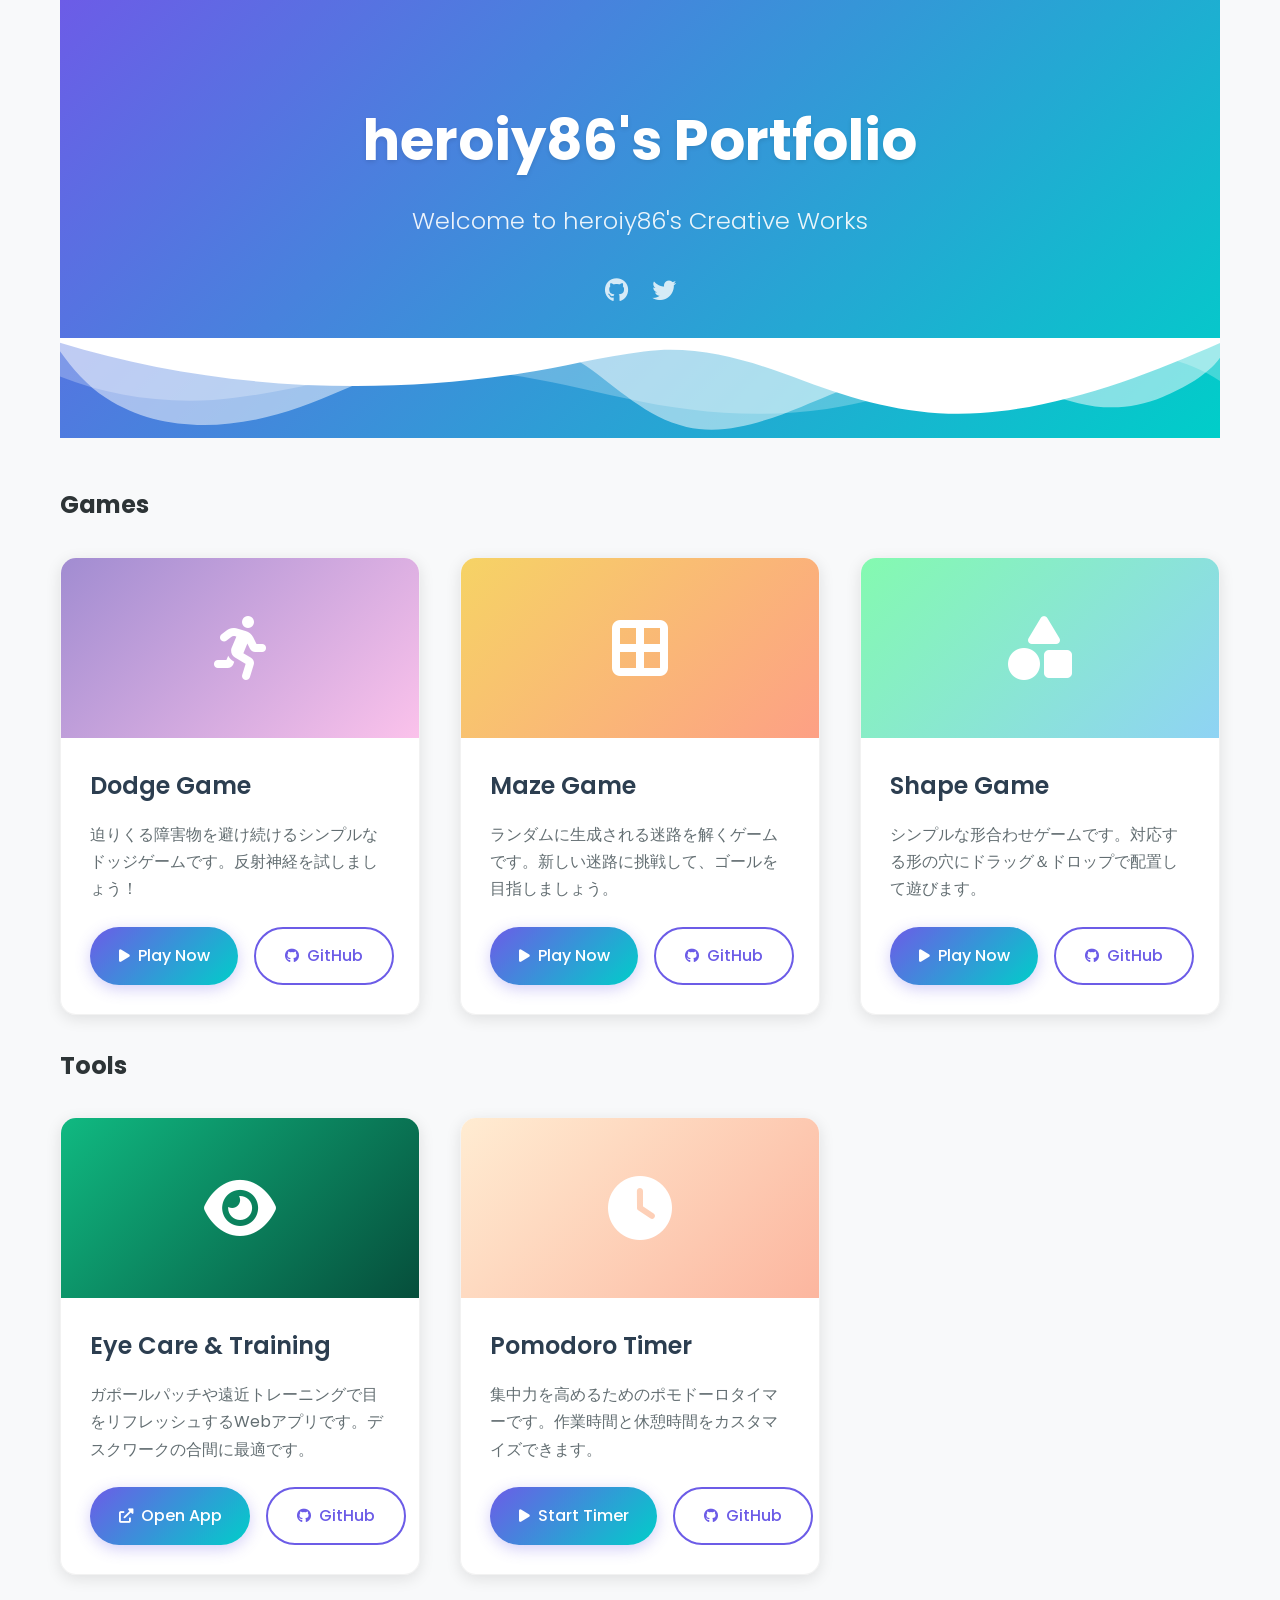
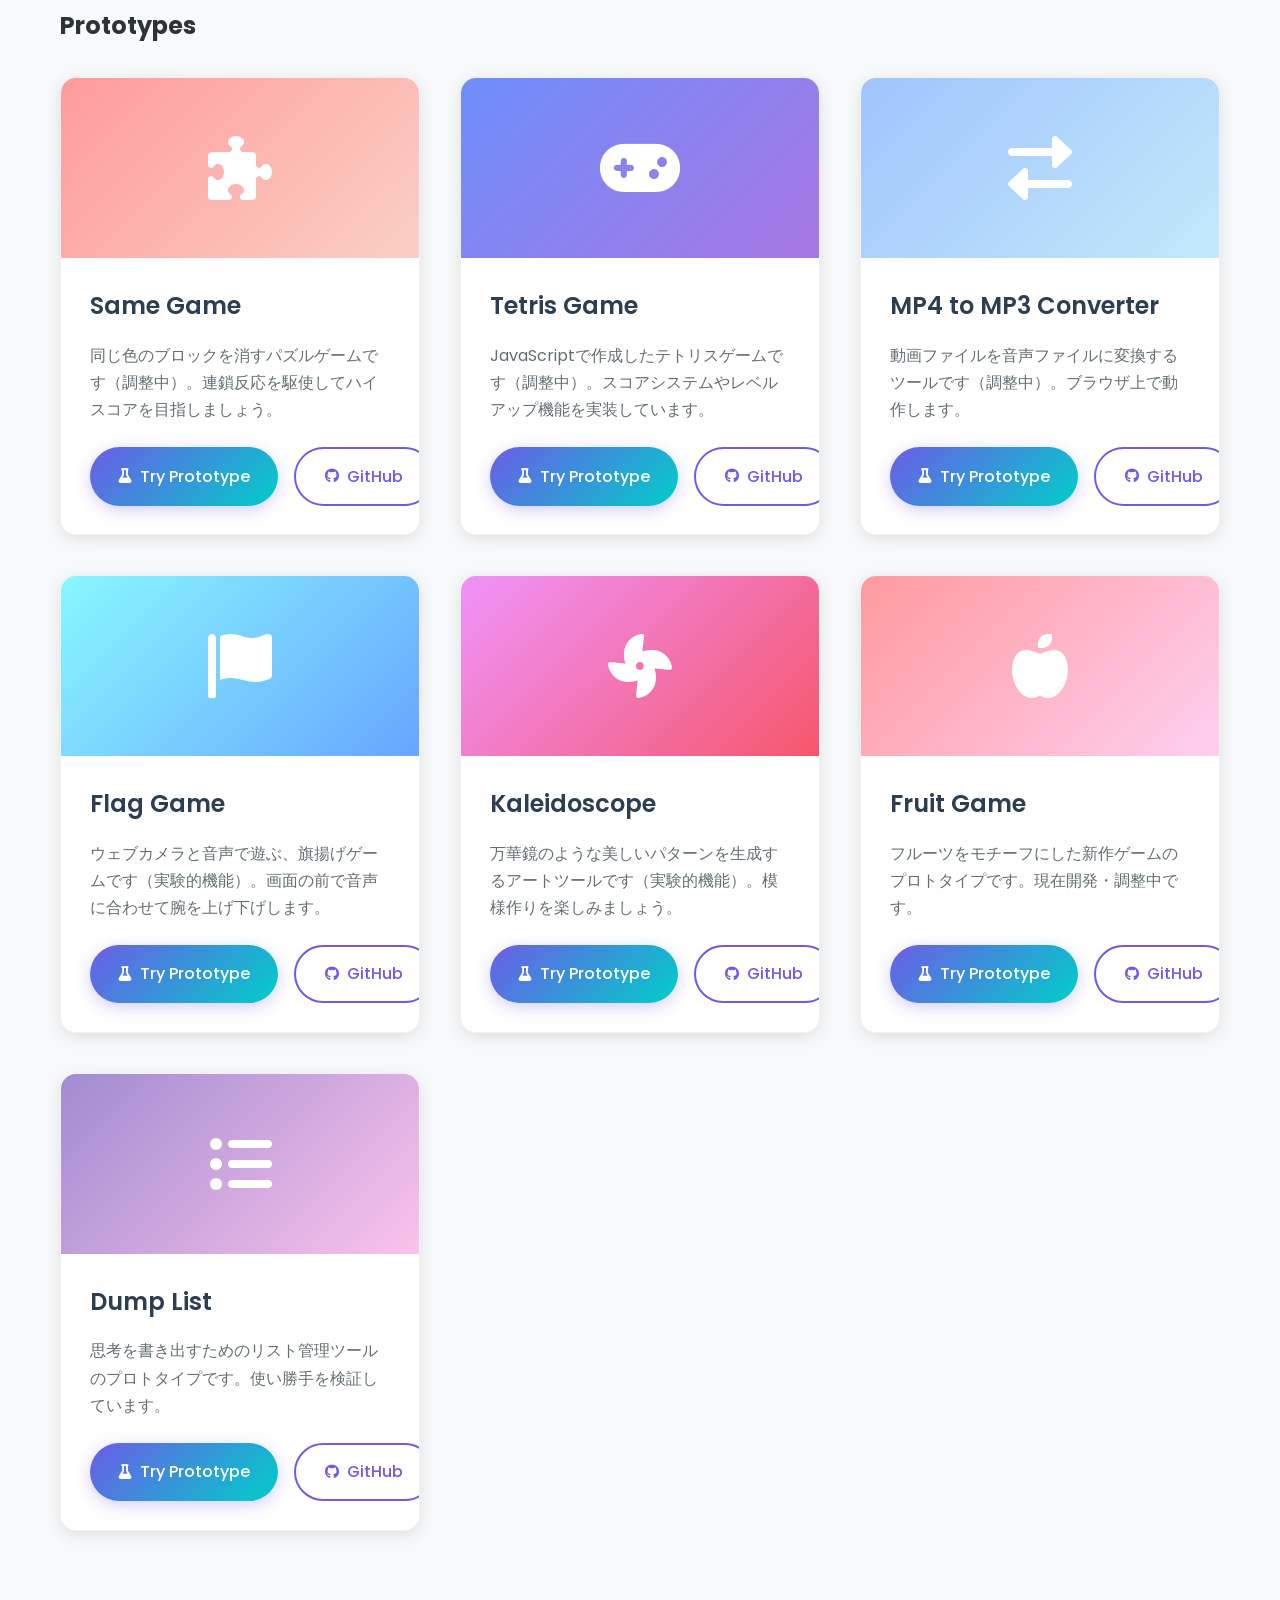
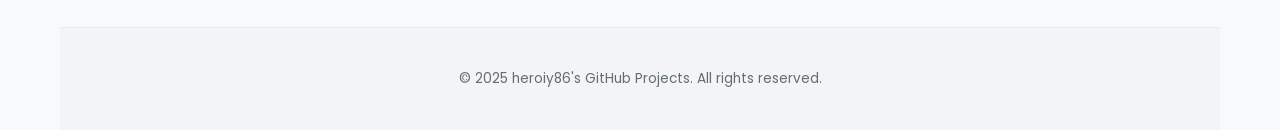
==== commit 510e2ca3: "Update portfolio categorization: move Same Game, Tetris, and Converter to Prototypes" ====
--- a/index.html
+++ b/index.html
@@ -61,20 +61,6 @@
                         </div>
                     </div>
                 </div>
-                <!-- 同じゲーム -->
-                <div class="project-card">
-                    <div class="project-thumbnail" style="background: linear-gradient(135deg, #ff9a9e, #fad0c4);">
-                        <i class="fas fa-puzzle-piece"></i>
-                    </div>
-                    <div class="project-content">
-                        <h2>Same Game</h2>
-                        <p>同じ色のブロックを消すパズルゲームです。連鎖反応を駆使してハイスコアを目指しましょう！</p>
-                        <div class="project-links">
-                            <a href="/samegame" class="btn"><i class="fas fa-play"></i> Play Now</a>
-                            <a href="https://github.com/heroiy86/samegame" target="_blank" class="btn btn-ghost"><i class="fab fa-github"></i> GitHub</a>
-                        </div>
-                    </div>
-                </div>
                 <!-- 図形ゲーム -->
                 <div class="project-card">
                     <div class="project-thumbnail" style="background: linear-gradient(135deg, #84fab0, #8fd3f4);">
@@ -86,20 +72,6 @@
                         <div class="project-links">
                             <a href="/shape-game" class="btn"><i class="fas fa-play"></i> Play Now</a>
                             <a href="https://github.com/heroiy86/shape-game" target="_blank" class="btn btn-ghost"><i class="fab fa-github"></i> GitHub</a>
-                        </div>
-                    </div>
-                </div>
-                <!-- テトリスゲーム -->
-                <div class="project-card">
-                    <div class="project-thumbnail" style="background: linear-gradient(135deg, #6e8efb, #a777e3);">
-                        <i class="fas fa-gamepad"></i>
-                    </div>
-                    <div class="project-content">
-                        <h2>Tetris Game</h2>
-                        <p>JavaScriptで作成したテトリスゲームです。スコアシステムやレベルアップ機能を実装しています。</p>
-                        <div class="project-links">
-                            <a href="/tetris-game" class="btn"><i class="fas fa-play"></i> Play Now</a>
-                            <a href="https://github.com/heroiy86/tetris-game" target="_blank" class="btn btn-ghost"><i class="fab fa-github"></i> GitHub</a>
                         </div>
                     </div>
                 </div>
@@ -122,21 +94,6 @@
                     </div>
                 </div>
 
-                <!-- MP4 to MP3 コンバーター -->
-                <div class="project-card">
-                    <div class="project-thumbnail" style="background: linear-gradient(135deg, #a1c4fd, #c2e9fb);">
-                        <i class="fas fa-exchange-alt"></i>
-                    </div>
-                    <div class="project-content">
-                        <h2>MP4 to MP3 Converter</h2>
-                        <p>ブラウザ上で動画ファイルを音声ファイルに変換するツールです。シンプルで使いやすいインターフェースが特徴です。</p>
-                        <div class="project-links">
-                            <a href="/mp4-to-mp3-converter" class="btn"><i class="fas fa-tools"></i> Use Tool</a>
-                            <a href="https://github.com/heroiy86/mp4-to-mp3-converter" target="_blank" class="btn btn-ghost"><i class="fab fa-github"></i> GitHub</a>
-                        </div>
-                    </div>
-                </div>
-
                 <!-- ポモドーロタイマー -->
                 <div class="project-card">
                     <div class="project-thumbnail" style="background: linear-gradient(135deg, #ffecd2, #fcb69f);">
@@ -155,6 +112,48 @@
 
             <h2 class="section-title">Prototypes</h2>
             <div class="projects-grid">
+                <!-- Same Game -->
+                <div class="project-card">
+                    <div class="project-thumbnail" style="background: linear-gradient(135deg, #ff9a9e, #fad0c4);">
+                        <i class="fas fa-puzzle-piece"></i>
+                    </div>
+                    <div class="project-content">
+                        <h2>Same Game</h2>
+                        <p>同じ色のブロックを消すパズルゲームです（調整中）。連鎖反応を駆使してハイスコアを目指しましょう。</p>
+                        <div class="project-links">
+                            <a href="/samegame" class="btn"><i class="fas fa-flask"></i> Try Prototype</a>
+                            <a href="https://github.com/heroiy86/samegame" target="_blank" class="btn btn-ghost"><i class="fab fa-github"></i> GitHub</a>
+                        </div>
+                    </div>
+                </div>
+                <!-- Tetris Game -->
+                <div class="project-card">
+                    <div class="project-thumbnail" style="background: linear-gradient(135deg, #6e8efb, #a777e3);">
+                        <i class="fas fa-gamepad"></i>
+                    </div>
+                    <div class="project-content">
+                        <h2>Tetris Game</h2>
+                        <p>JavaScriptで作成したテトリスゲームです（調整中）。スコアシステムやレベルアップ機能を実装しています。</p>
+                        <div class="project-links">
+                            <a href="/tetris-game" class="btn"><i class="fas fa-flask"></i> Try Prototype</a>
+                            <a href="https://github.com/heroiy86/tetris-game" target="_blank" class="btn btn-ghost"><i class="fab fa-github"></i> GitHub</a>
+                        </div>
+                    </div>
+                </div>
+                <!-- MP4 to MP3 コンバーター -->
+                <div class="project-card">
+                    <div class="project-thumbnail" style="background: linear-gradient(135deg, #a1c4fd, #c2e9fb);">
+                        <i class="fas fa-exchange-alt"></i>
+                    </div>
+                    <div class="project-content">
+                        <h2>MP4 to MP3 Converter</h2>
+                        <p>動画ファイルを音声ファイルに変換するツールです（調整中）。ブラウザ上で動作します。</p>
+                        <div class="project-links">
+                            <a href="/mp4-to-mp3-converter" class="btn"><i class="fas fa-flask"></i> Try Prototype</a>
+                            <a href="https://github.com/heroiy86/mp4-to-mp3-converter" target="_blank" class="btn btn-ghost"><i class="fab fa-github"></i> GitHub</a>
+                        </div>
+                    </div>
+                </div>
                 <!-- flag-game -->
                 <div class="project-card">
                     <div class="project-thumbnail" style="background: linear-gradient(135deg, #89f7fe, #66a6ff);">
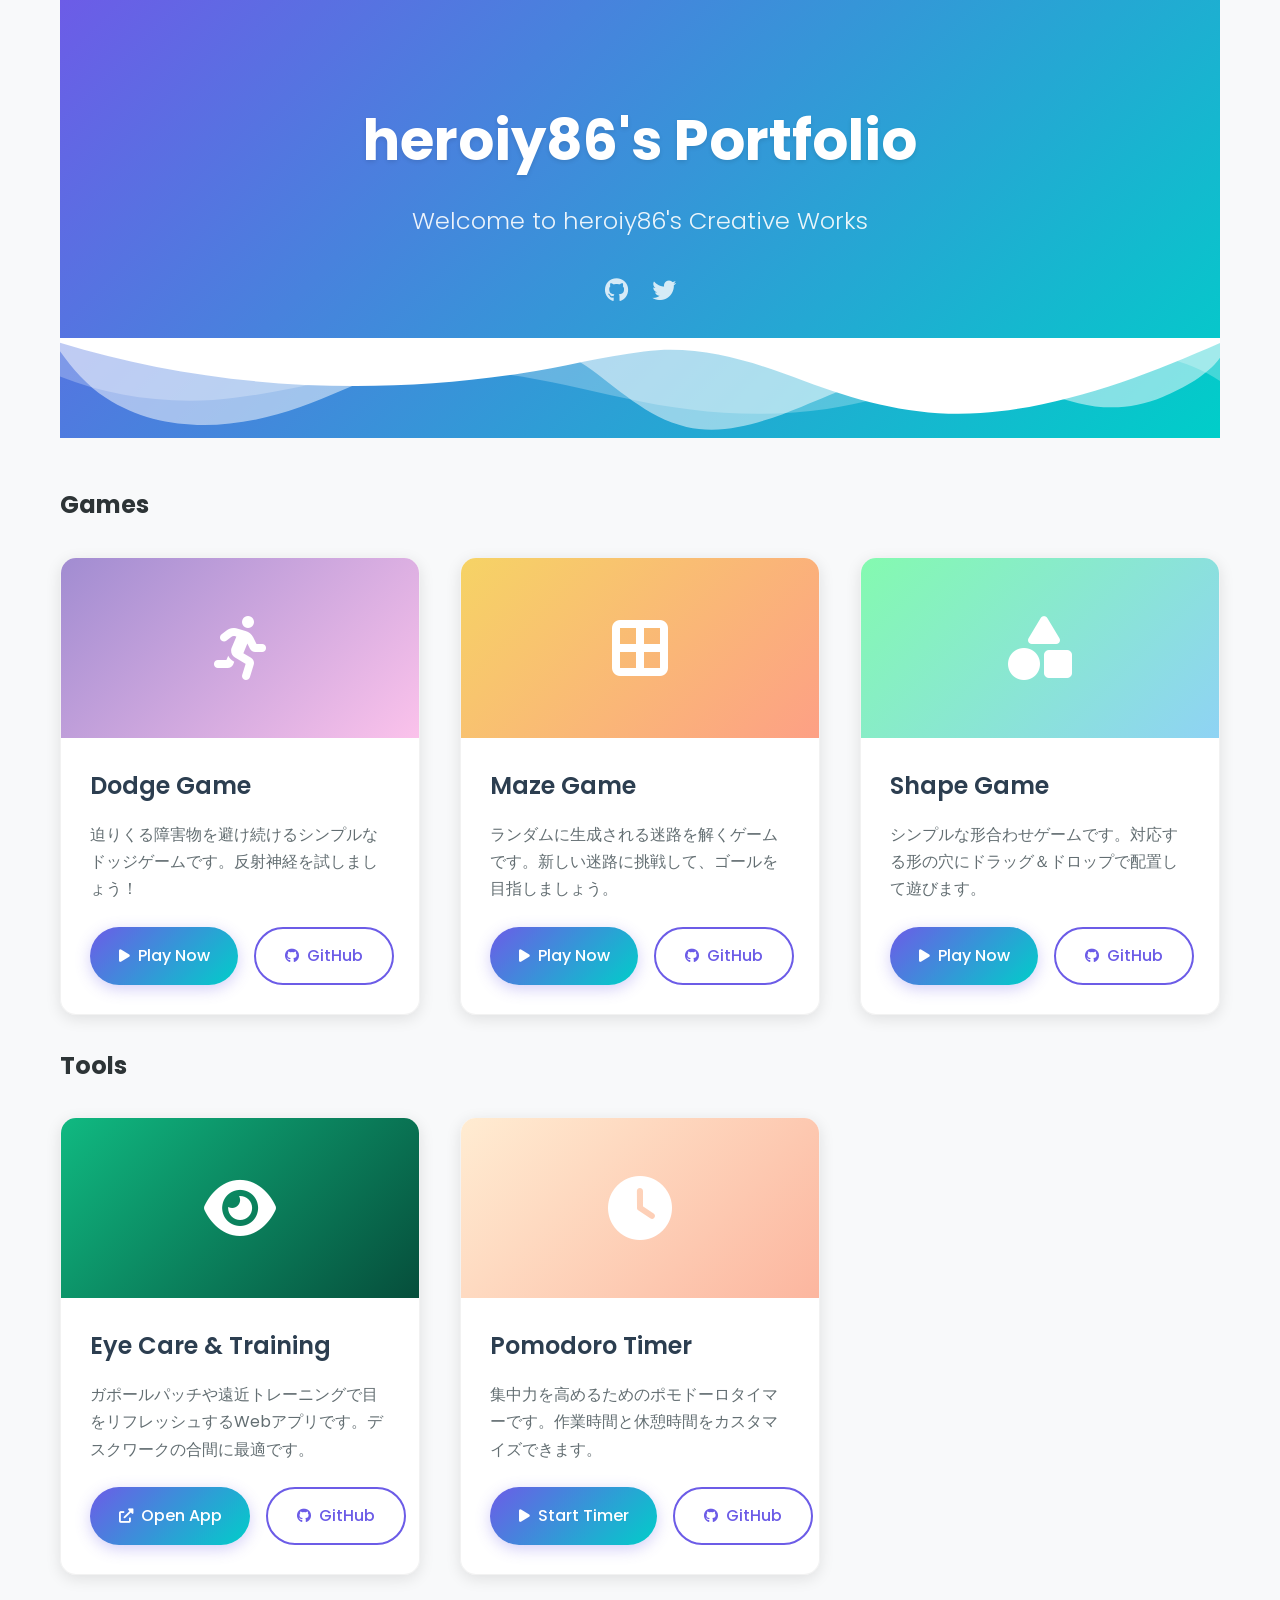
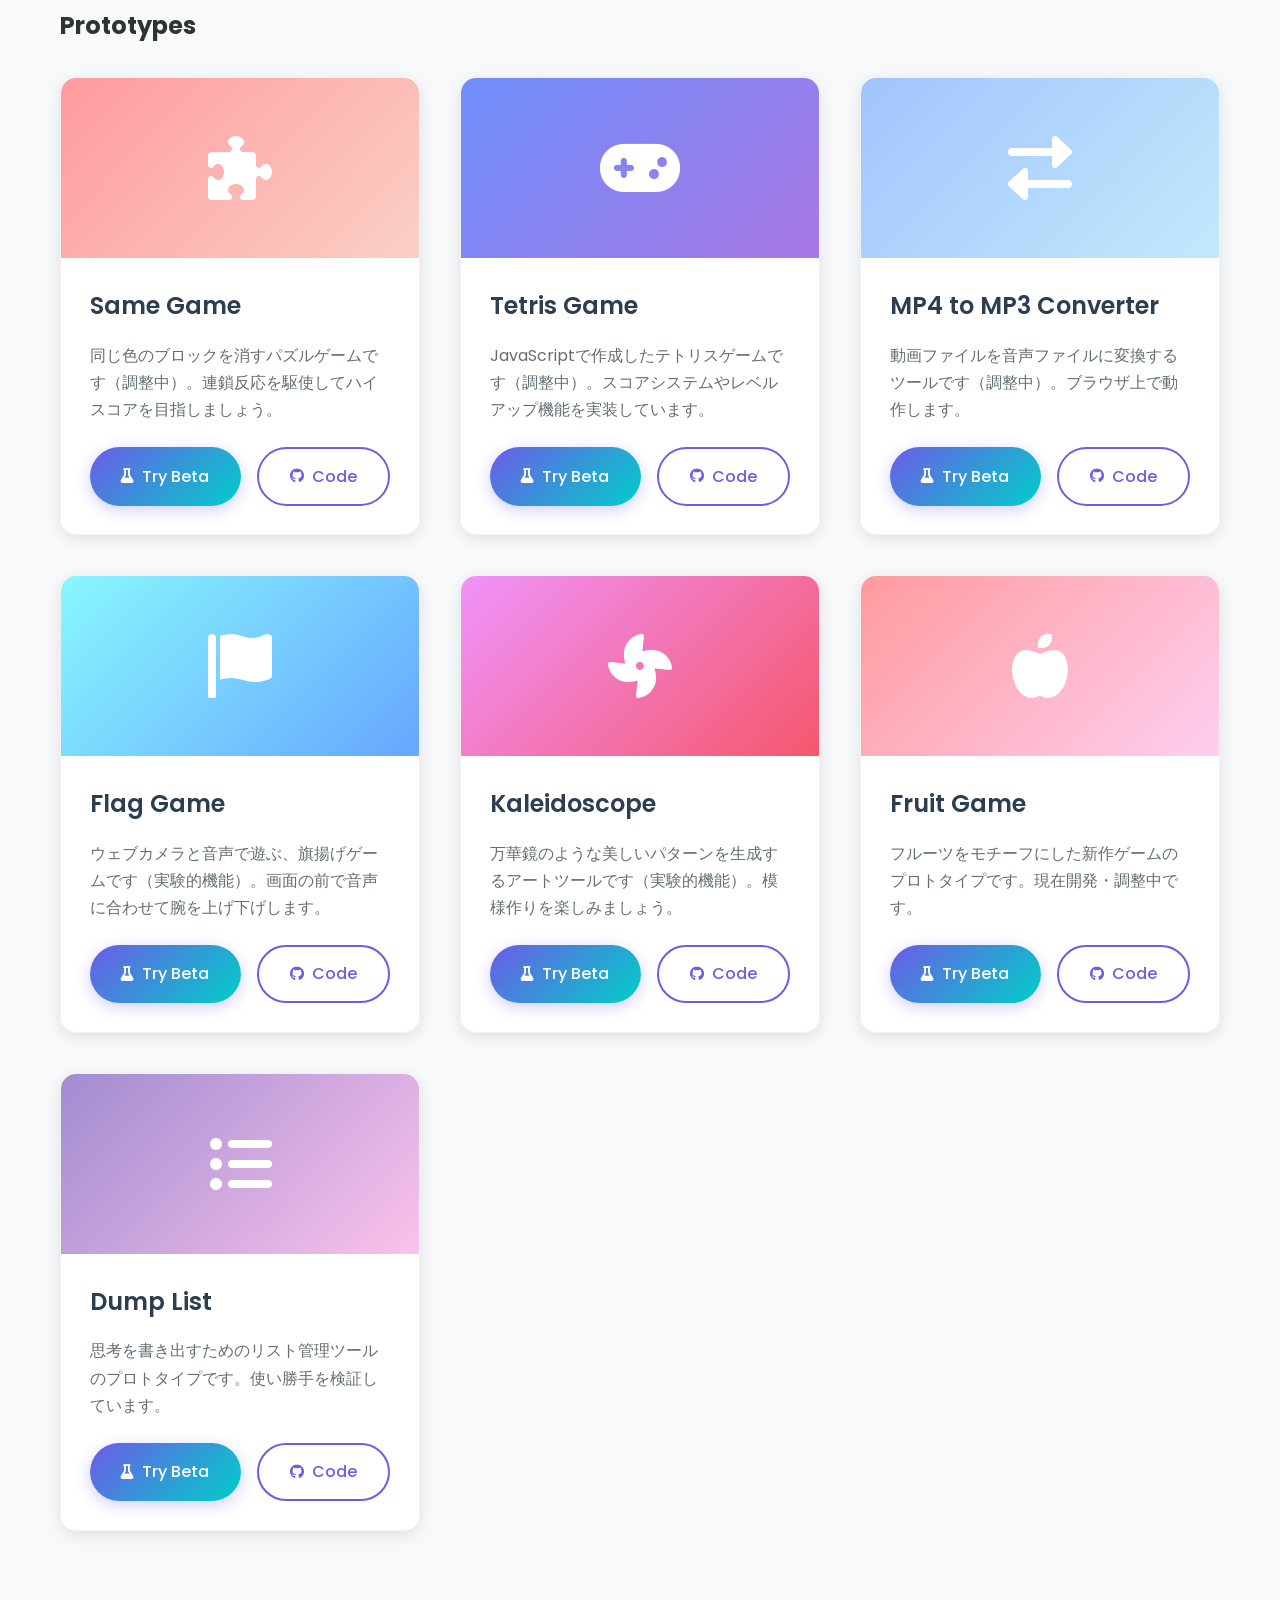
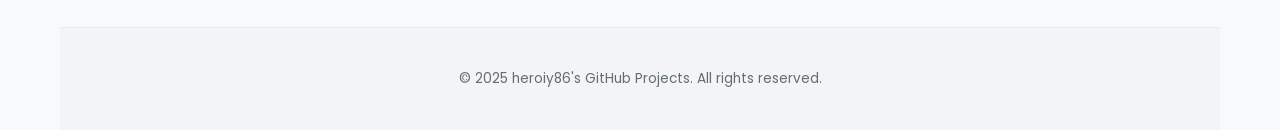
==== commit 6c0bfe9c: "Shorten button texts in Prototypes section" ====
--- a/index.html
+++ b/index.html
@@ -121,8 +121,8 @@
                         <h2>Same Game</h2>
                         <p>同じ色のブロックを消すパズルゲームです（調整中）。連鎖反応を駆使してハイスコアを目指しましょう。</p>
                         <div class="project-links">
-                            <a href="/samegame" class="btn"><i class="fas fa-flask"></i> Try Prototype</a>
-                            <a href="https://github.com/heroiy86/samegame" target="_blank" class="btn btn-ghost"><i class="fab fa-github"></i> GitHub</a>
+                            <a href="/samegame" class="btn"><i class="fas fa-flask"></i> Try Beta</a>
+                            <a href="https://github.com/heroiy86/samegame" target="_blank" class="btn btn-ghost"><i class="fab fa-github"></i> Code</a>
                         </div>
                     </div>
                 </div>
@@ -135,8 +135,8 @@
                         <h2>Tetris Game</h2>
                         <p>JavaScriptで作成したテトリスゲームです（調整中）。スコアシステムやレベルアップ機能を実装しています。</p>
                         <div class="project-links">
-                            <a href="/tetris-game" class="btn"><i class="fas fa-flask"></i> Try Prototype</a>
-                            <a href="https://github.com/heroiy86/tetris-game" target="_blank" class="btn btn-ghost"><i class="fab fa-github"></i> GitHub</a>
+                            <a href="/tetris-game" class="btn"><i class="fas fa-flask"></i> Try Beta</a>
+                            <a href="https://github.com/heroiy86/tetris-game" target="_blank" class="btn btn-ghost"><i class="fab fa-github"></i> Code</a>
                         </div>
                     </div>
                 </div>
@@ -149,8 +149,8 @@
                         <h2>MP4 to MP3 Converter</h2>
                         <p>動画ファイルを音声ファイルに変換するツールです（調整中）。ブラウザ上で動作します。</p>
                         <div class="project-links">
-                            <a href="/mp4-to-mp3-converter" class="btn"><i class="fas fa-flask"></i> Try Prototype</a>
-                            <a href="https://github.com/heroiy86/mp4-to-mp3-converter" target="_blank" class="btn btn-ghost"><i class="fab fa-github"></i> GitHub</a>
+                            <a href="/mp4-to-mp3-converter" class="btn"><i class="fas fa-flask"></i> Try Beta</a>
+                            <a href="https://github.com/heroiy86/mp4-to-mp3-converter" target="_blank" class="btn btn-ghost"><i class="fab fa-github"></i> Code</a>
                         </div>
                     </div>
                 </div>
@@ -163,8 +163,8 @@
                         <h2>Flag Game</h2>
                         <p>ウェブカメラと音声で遊ぶ、旗揚げゲームです（実験的機能）。画面の前で音声に合わせて腕を上げ下げします。</p>
                         <div class="project-links">
-                            <a href="/flag-game" class="btn"><i class="fas fa-flask"></i> Try Prototype</a>
-                            <a href="https://github.com/heroiy86/flag-game" target="_blank" class="btn btn-ghost"><i class="fab fa-github"></i> GitHub</a>
+                            <a href="/flag-game" class="btn"><i class="fas fa-flask"></i> Try Beta</a>
+                            <a href="https://github.com/heroiy86/flag-game" target="_blank" class="btn btn-ghost"><i class="fab fa-github"></i> Code</a>
                         </div>
                     </div>
                 </div>
@@ -177,8 +177,8 @@
                         <h2>Kaleidoscope</h2>
                         <p>万華鏡のような美しいパターンを生成するアートツールです（実験的機能）。模様作りを楽しみましょう。</p>
                         <div class="project-links">
-                            <a href="/kaleidscope" class="btn"><i class="fas fa-flask"></i> Try Prototype</a>
-                            <a href="https://github.com/heroiy86/kaleidscope" target="_blank" class="btn btn-ghost"><i class="fab fa-github"></i> GitHub</a>
+                            <a href="/kaleidscope" class="btn"><i class="fas fa-flask"></i> Try Beta</a>
+                            <a href="https://github.com/heroiy86/kaleidscope" target="_blank" class="btn btn-ghost"><i class="fab fa-github"></i> Code</a>
                         </div>
                     </div>
                 </div>
@@ -191,8 +191,8 @@
                         <h2>Fruit Game</h2>
                         <p>フルーツをモチーフにした新作ゲームのプロトタイプです。現在開発・調整中です。</p>
                         <div class="project-links">
-                            <a href="/fruit-game" class="btn"><i class="fas fa-flask"></i> Try Prototype</a>
-                            <a href="https://github.com/heroiy86/fruit-game" target="_blank" class="btn btn-ghost"><i class="fab fa-github"></i> GitHub</a>
+                            <a href="/fruit-game" class="btn"><i class="fas fa-flask"></i> Try Beta</a>
+                            <a href="https://github.com/heroiy86/fruit-game" target="_blank" class="btn btn-ghost"><i class="fab fa-github"></i> Code</a>
                         </div>
                     </div>
                 </div>
@@ -205,8 +205,8 @@
                         <h2>Dump List</h2>
                         <p>思考を書き出すためのリスト管理ツールのプロトタイプです。使い勝手を検証しています。</p>
                         <div class="project-links">
-                            <a href="/dump_list" class="btn"><i class="fas fa-flask"></i> Try Prototype</a>
-                            <a href="https://github.com/heroiy86/dump_list" target="_blank" class="btn btn-ghost"><i class="fab fa-github"></i> GitHub</a>
+                            <a href="/dump_list" class="btn"><i class="fas fa-flask"></i> Try Beta</a>
+                            <a href="https://github.com/heroiy86/dump_list" target="_blank" class="btn btn-ghost"><i class="fab fa-github"></i> Code</a>
                         </div>
                     </div>
                 </div>
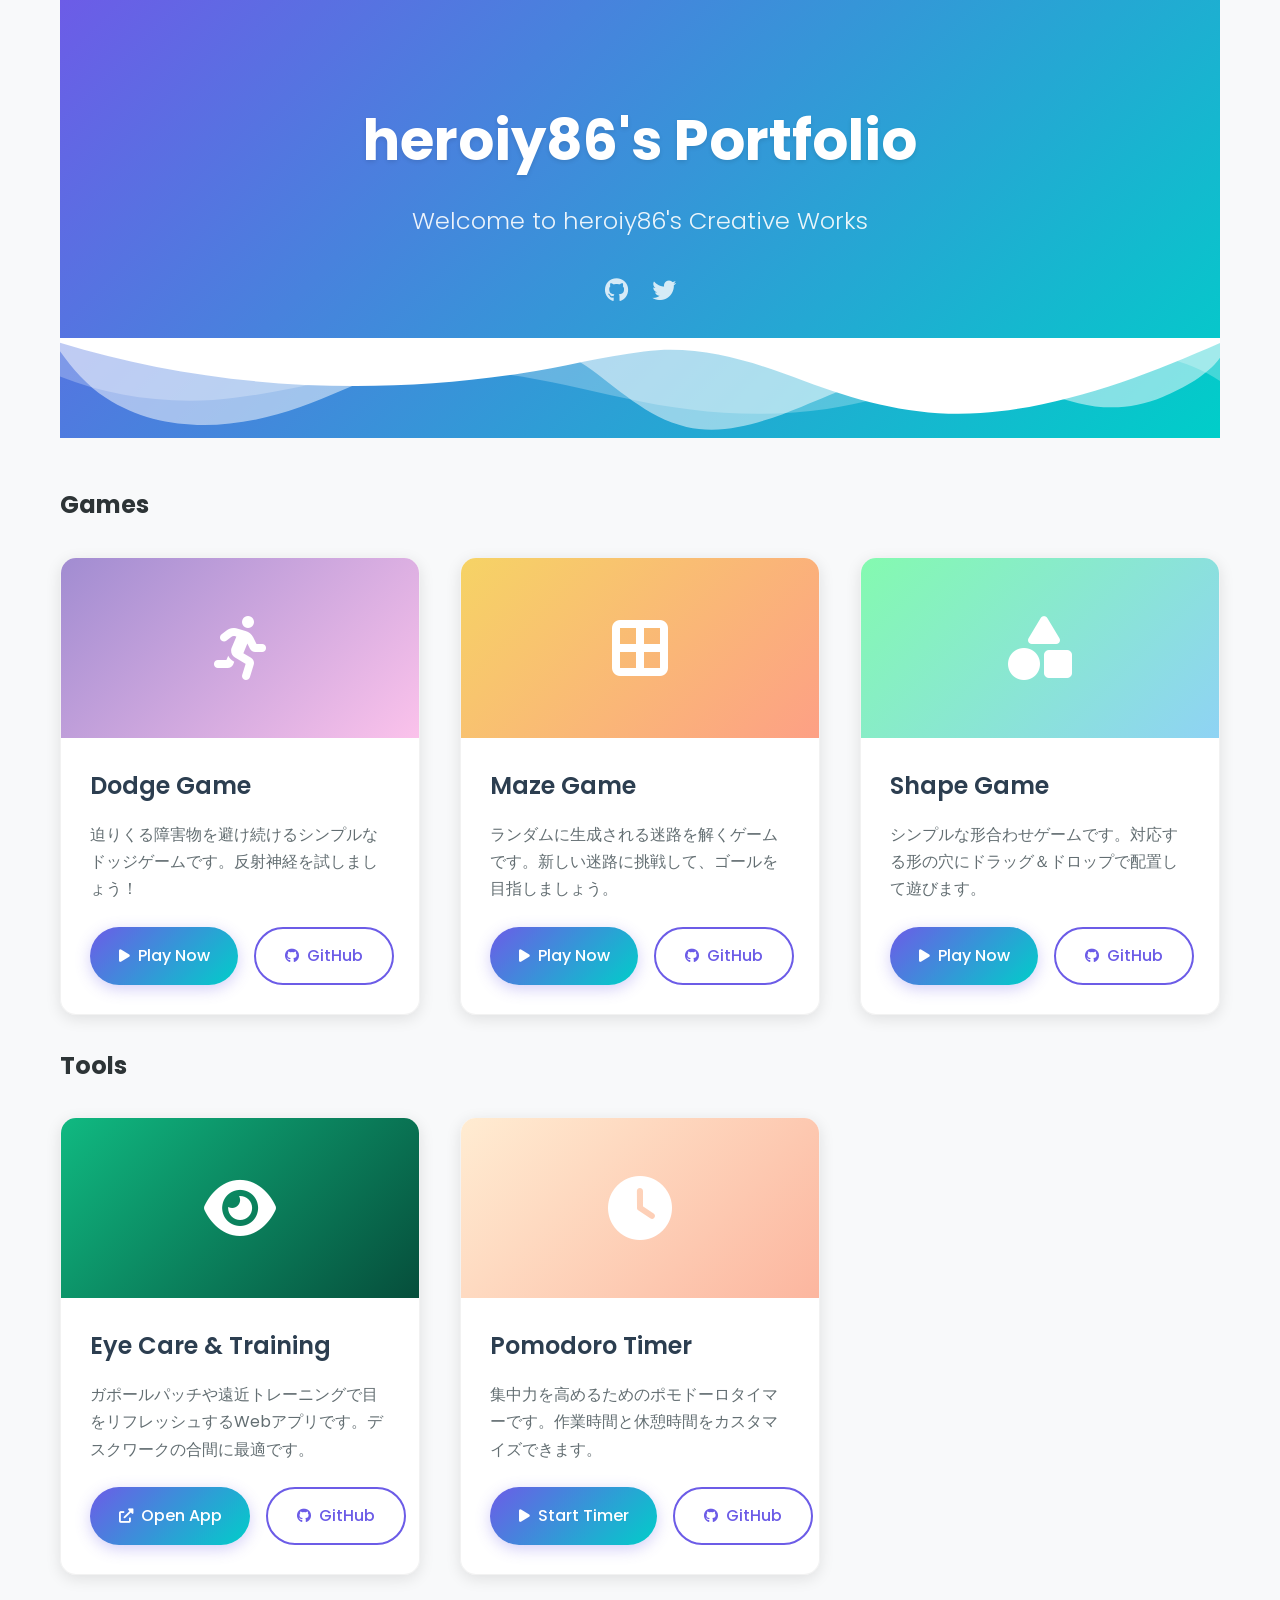
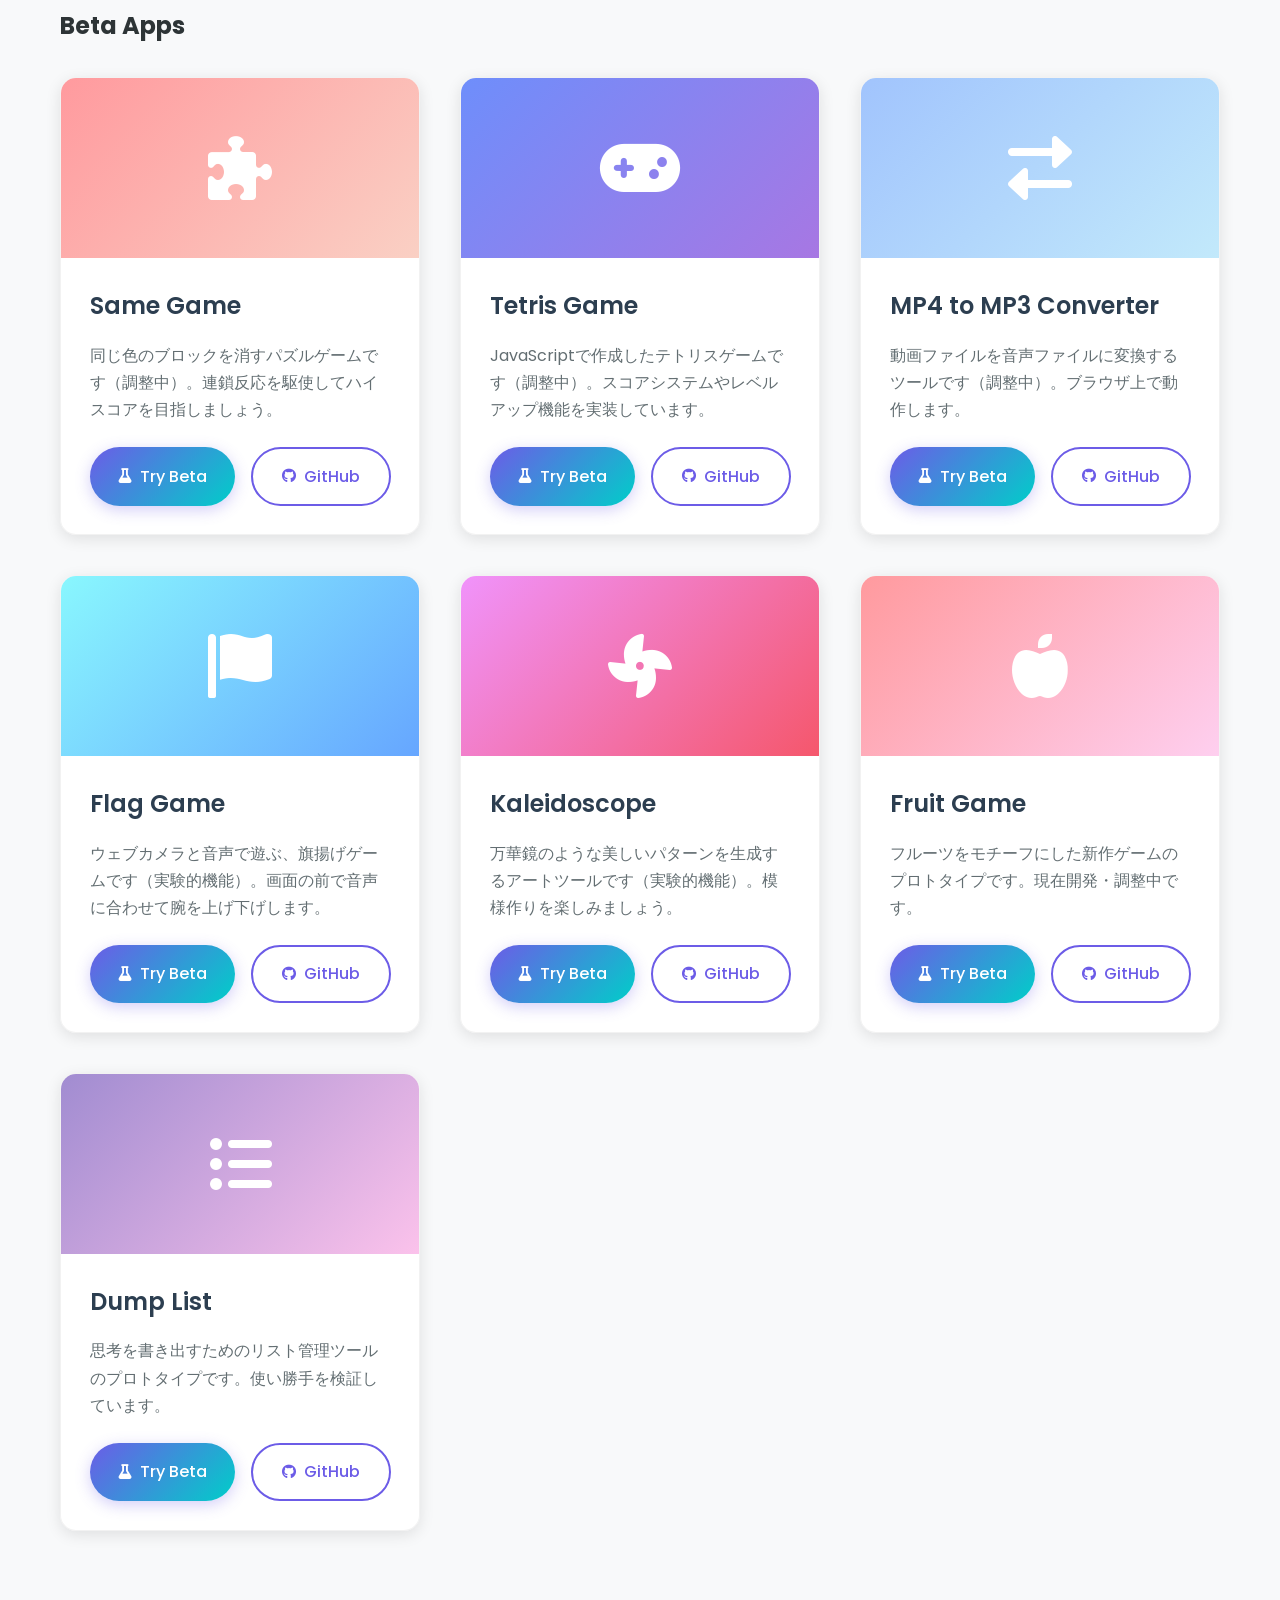
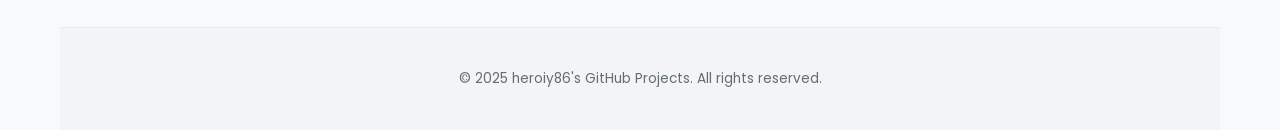
==== commit 5572c1a9: "Standardize terminology: Revert 'Code' to 'GitHub' and rename 'Prototypes' to 'Beta Apps'" ====
--- a/index.html
+++ b/index.html
@@ -110,7 +110,7 @@
                 </div>
             </div>
 
-            <h2 class="section-title">Prototypes</h2>
+            <h2 class="section-title">Beta Apps</h2>
             <div class="projects-grid">
                 <!-- Same Game -->
                 <div class="project-card">
@@ -122,7 +122,7 @@
                         <p>同じ色のブロックを消すパズルゲームです（調整中）。連鎖反応を駆使してハイスコアを目指しましょう。</p>
                         <div class="project-links">
                             <a href="/samegame" class="btn"><i class="fas fa-flask"></i> Try Beta</a>
-                            <a href="https://github.com/heroiy86/samegame" target="_blank" class="btn btn-ghost"><i class="fab fa-github"></i> Code</a>
+                            <a href="https://github.com/heroiy86/samegame" target="_blank" class="btn btn-ghost"><i class="fab fa-github"></i> GitHub</a>
                         </div>
                     </div>
                 </div>
@@ -136,7 +136,7 @@
                         <p>JavaScriptで作成したテトリスゲームです（調整中）。スコアシステムやレベルアップ機能を実装しています。</p>
                         <div class="project-links">
                             <a href="/tetris-game" class="btn"><i class="fas fa-flask"></i> Try Beta</a>
-                            <a href="https://github.com/heroiy86/tetris-game" target="_blank" class="btn btn-ghost"><i class="fab fa-github"></i> Code</a>
+                            <a href="https://github.com/heroiy86/tetris-game" target="_blank" class="btn btn-ghost"><i class="fab fa-github"></i> GitHub</a>
                         </div>
                     </div>
                 </div>
@@ -150,7 +150,7 @@
                         <p>動画ファイルを音声ファイルに変換するツールです（調整中）。ブラウザ上で動作します。</p>
                         <div class="project-links">
                             <a href="/mp4-to-mp3-converter" class="btn"><i class="fas fa-flask"></i> Try Beta</a>
-                            <a href="https://github.com/heroiy86/mp4-to-mp3-converter" target="_blank" class="btn btn-ghost"><i class="fab fa-github"></i> Code</a>
+                            <a href="https://github.com/heroiy86/mp4-to-mp3-converter" target="_blank" class="btn btn-ghost"><i class="fab fa-github"></i> GitHub</a>
                         </div>
                     </div>
                 </div>
@@ -164,7 +164,7 @@
                         <p>ウェブカメラと音声で遊ぶ、旗揚げゲームです（実験的機能）。画面の前で音声に合わせて腕を上げ下げします。</p>
                         <div class="project-links">
                             <a href="/flag-game" class="btn"><i class="fas fa-flask"></i> Try Beta</a>
-                            <a href="https://github.com/heroiy86/flag-game" target="_blank" class="btn btn-ghost"><i class="fab fa-github"></i> Code</a>
+                            <a href="https://github.com/heroiy86/flag-game" target="_blank" class="btn btn-ghost"><i class="fab fa-github"></i> GitHub</a>
                         </div>
                     </div>
                 </div>
@@ -178,7 +178,7 @@
                         <p>万華鏡のような美しいパターンを生成するアートツールです（実験的機能）。模様作りを楽しみましょう。</p>
                         <div class="project-links">
                             <a href="/kaleidscope" class="btn"><i class="fas fa-flask"></i> Try Beta</a>
-                            <a href="https://github.com/heroiy86/kaleidscope" target="_blank" class="btn btn-ghost"><i class="fab fa-github"></i> Code</a>
+                            <a href="https://github.com/heroiy86/kaleidscope" target="_blank" class="btn btn-ghost"><i class="fab fa-github"></i> GitHub</a>
                         </div>
                     </div>
                 </div>
@@ -192,7 +192,7 @@
                         <p>フルーツをモチーフにした新作ゲームのプロトタイプです。現在開発・調整中です。</p>
                         <div class="project-links">
                             <a href="/fruit-game" class="btn"><i class="fas fa-flask"></i> Try Beta</a>
-                            <a href="https://github.com/heroiy86/fruit-game" target="_blank" class="btn btn-ghost"><i class="fab fa-github"></i> Code</a>
+                            <a href="https://github.com/heroiy86/fruit-game" target="_blank" class="btn btn-ghost"><i class="fab fa-github"></i> GitHub</a>
                         </div>
                     </div>
                 </div>
@@ -206,7 +206,7 @@
                         <p>思考を書き出すためのリスト管理ツールのプロトタイプです。使い勝手を検証しています。</p>
                         <div class="project-links">
                             <a href="/dump_list" class="btn"><i class="fas fa-flask"></i> Try Beta</a>
-                            <a href="https://github.com/heroiy86/dump_list" target="_blank" class="btn btn-ghost"><i class="fab fa-github"></i> Code</a>
+                            <a href="https://github.com/heroiy86/dump_list" target="_blank" class="btn btn-ghost"><i class="fab fa-github"></i> GitHub</a>
                         </div>
                     </div>
                 </div>
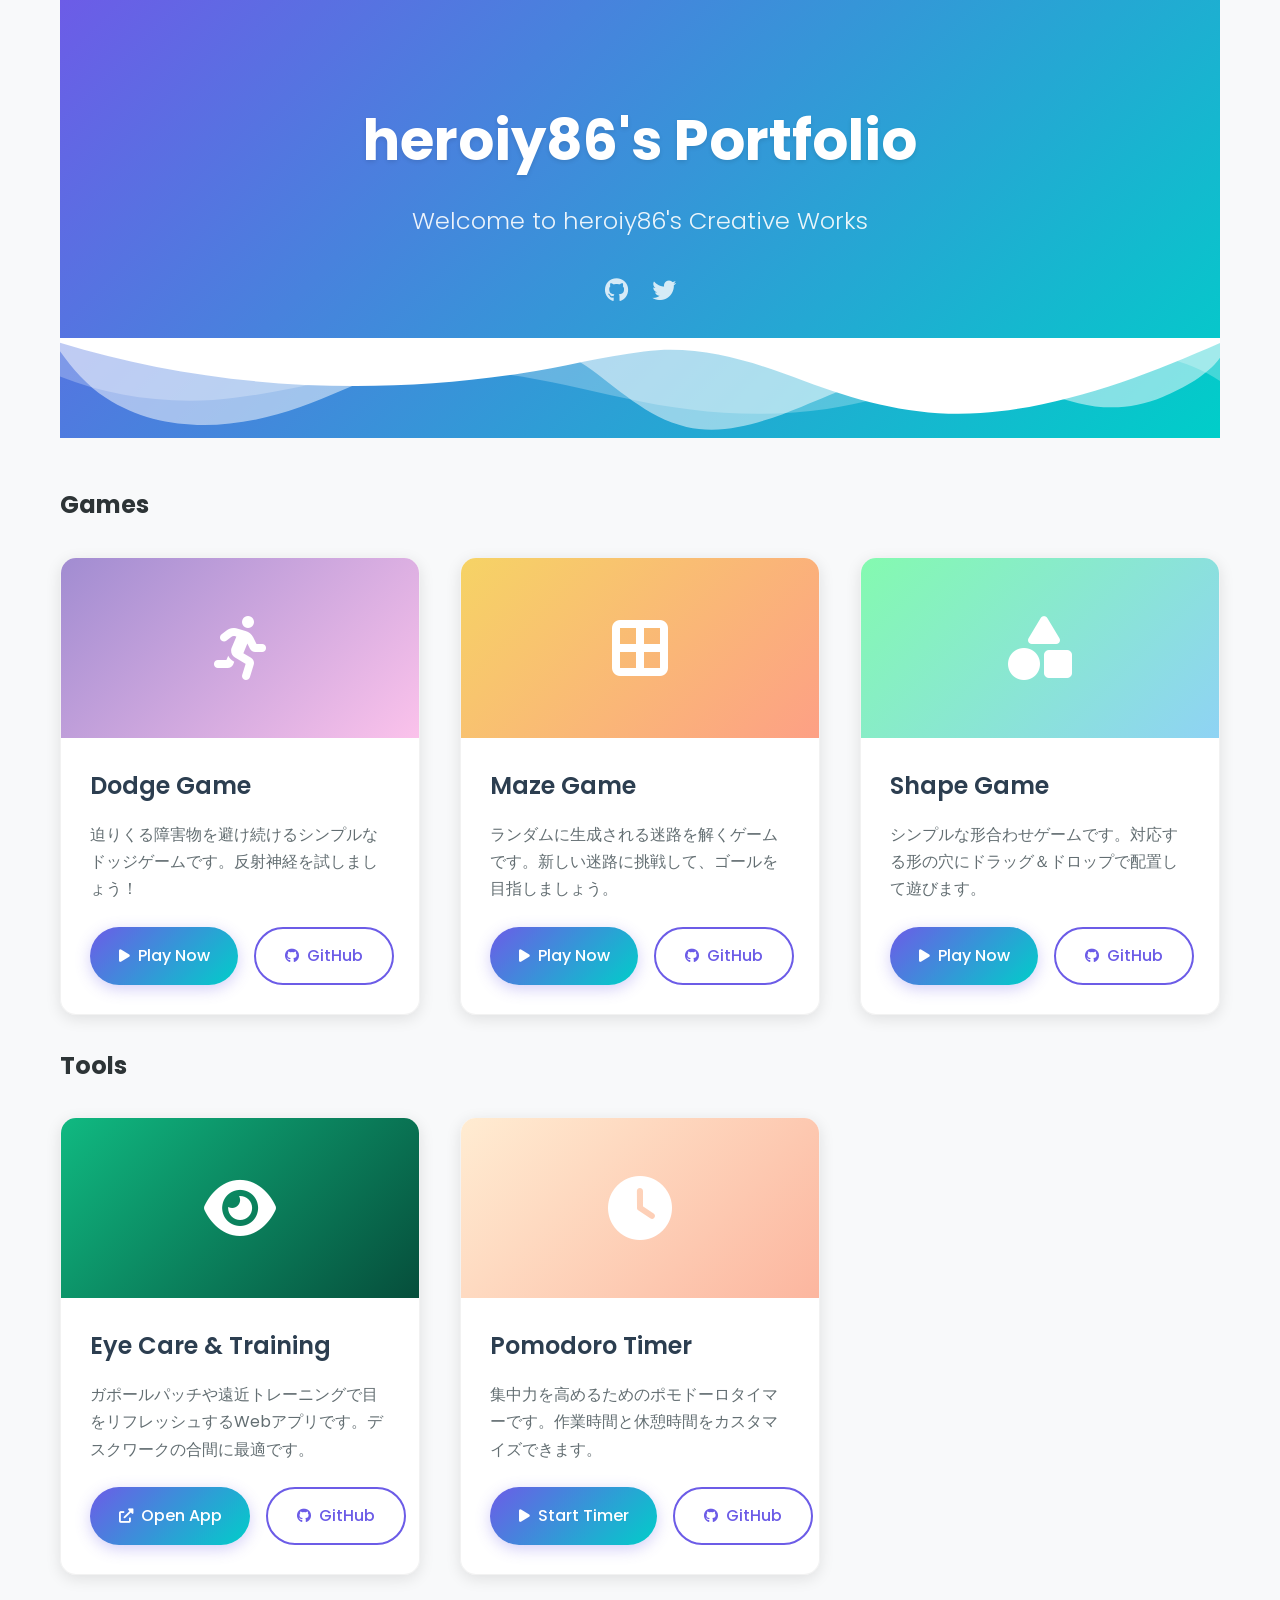
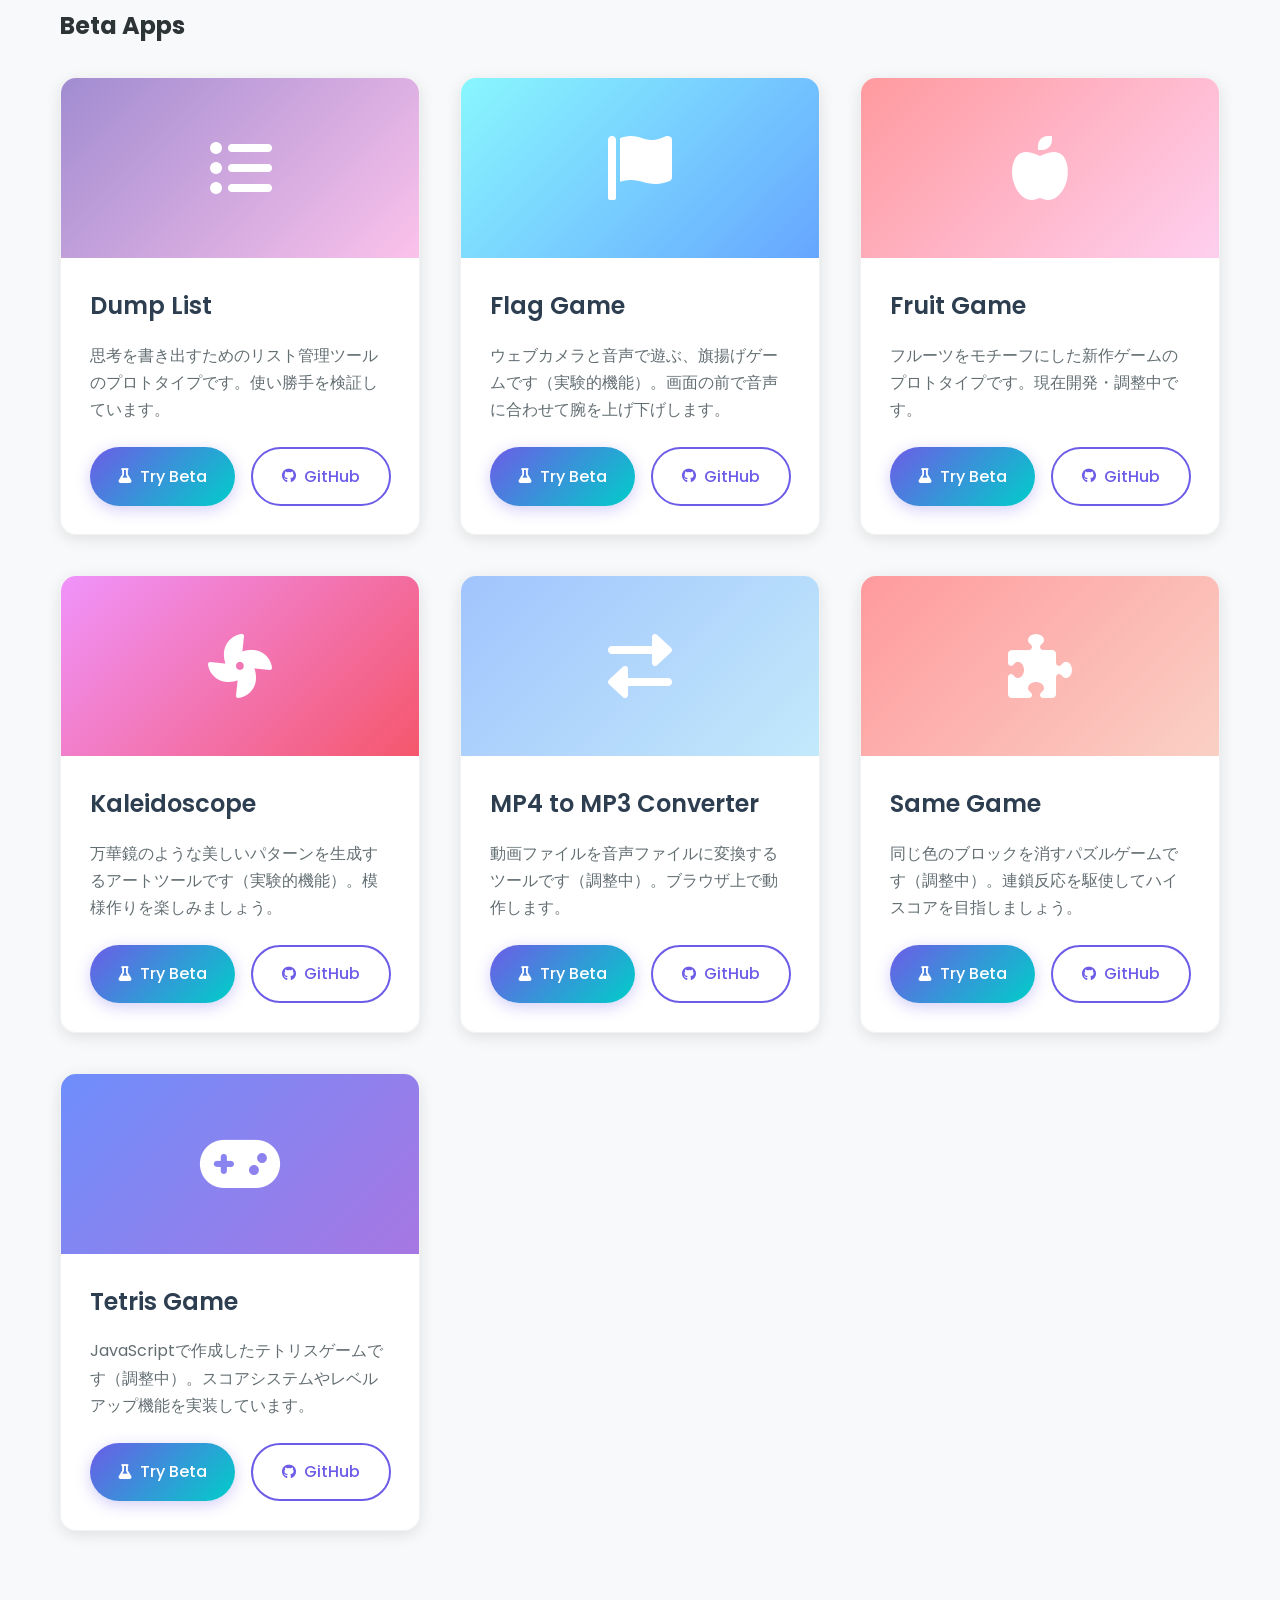
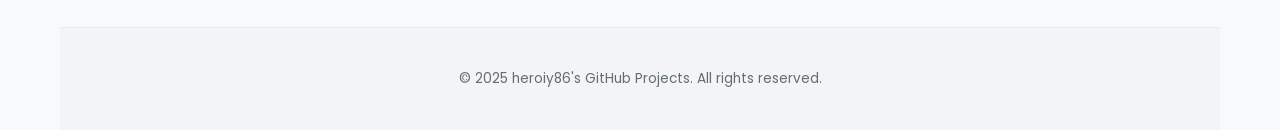
==== commit a72e1fb4: "Sort Beta Apps alphabetically" ====
--- a/index.html
+++ b/index.html
@@ -112,6 +112,76 @@
 
             <h2 class="section-title">Beta Apps</h2>
             <div class="projects-grid">
+                <!-- Dump List -->
+                <div class="project-card">
+                    <div class="project-thumbnail" style="background: linear-gradient(135deg, #a18cd1, #fbc2eb);">
+                        <i class="fas fa-list-ul"></i>
+                    </div>
+                    <div class="project-content">
+                        <h2>Dump List</h2>
+                        <p>思考を書き出すためのリスト管理ツールのプロトタイプです。使い勝手を検証しています。</p>
+                        <div class="project-links">
+                            <a href="/dump_list" class="btn"><i class="fas fa-flask"></i> Try Beta</a>
+                            <a href="https://github.com/heroiy86/dump_list" target="_blank" class="btn btn-ghost"><i class="fab fa-github"></i> GitHub</a>
+                        </div>
+                    </div>
+                </div>
+                <!-- flag-game -->
+                <div class="project-card">
+                    <div class="project-thumbnail" style="background: linear-gradient(135deg, #89f7fe, #66a6ff);">
+                        <i class="fas fa-flag"></i>
+                    </div>
+                    <div class="project-content">
+                        <h2>Flag Game</h2>
+                        <p>ウェブカメラと音声で遊ぶ、旗揚げゲームです（実験的機能）。画面の前で音声に合わせて腕を上げ下げします。</p>
+                        <div class="project-links">
+                            <a href="/flag-game" class="btn"><i class="fas fa-flask"></i> Try Beta</a>
+                            <a href="https://github.com/heroiy86/flag-game" target="_blank" class="btn btn-ghost"><i class="fab fa-github"></i> GitHub</a>
+                        </div>
+                    </div>
+                </div>
+                <!-- Fruit Game -->
+                <div class="project-card">
+                    <div class="project-thumbnail" style="background: linear-gradient(135deg, #ff9a9e, #fecfef);">
+                        <i class="fas fa-apple-alt"></i>
+                    </div>
+                    <div class="project-content">
+                        <h2>Fruit Game</h2>
+                        <p>フルーツをモチーフにした新作ゲームのプロトタイプです。現在開発・調整中です。</p>
+                        <div class="project-links">
+                            <a href="/fruit-game" class="btn"><i class="fas fa-flask"></i> Try Beta</a>
+                            <a href="https://github.com/heroiy86/fruit-game" target="_blank" class="btn btn-ghost"><i class="fab fa-github"></i> GitHub</a>
+                        </div>
+                    </div>
+                </div>
+                <!-- kaleidoscope -->
+                <div class="project-card">
+                    <div class="project-thumbnail" style="background: linear-gradient(135deg, #f093fb, #f5576c);">
+                        <i class="fas fa-fan"></i>
+                    </div>
+                    <div class="project-content">
+                        <h2>Kaleidoscope</h2>
+                        <p>万華鏡のような美しいパターンを生成するアートツールです（実験的機能）。模様作りを楽しみましょう。</p>
+                        <div class="project-links">
+                            <a href="/kaleidscope" class="btn"><i class="fas fa-flask"></i> Try Beta</a>
+                            <a href="https://github.com/heroiy86/kaleidscope" target="_blank" class="btn btn-ghost"><i class="fab fa-github"></i> GitHub</a>
+                        </div>
+                    </div>
+                </div>
+                <!-- MP4 to MP3 コンバーター -->
+                <div class="project-card">
+                    <div class="project-thumbnail" style="background: linear-gradient(135deg, #a1c4fd, #c2e9fb);">
+                        <i class="fas fa-exchange-alt"></i>
+                    </div>
+                    <div class="project-content">
+                        <h2>MP4 to MP3 Converter</h2>
+                        <p>動画ファイルを音声ファイルに変換するツールです（調整中）。ブラウザ上で動作します。</p>
+                        <div class="project-links">
+                            <a href="/mp4-to-mp3-converter" class="btn"><i class="fas fa-flask"></i> Try Beta</a>
+                            <a href="https://github.com/heroiy86/mp4-to-mp3-converter" target="_blank" class="btn btn-ghost"><i class="fab fa-github"></i> GitHub</a>
+                        </div>
+                    </div>
+                </div>
                 <!-- Same Game -->
                 <div class="project-card">
                     <div class="project-thumbnail" style="background: linear-gradient(135deg, #ff9a9e, #fad0c4);">
@@ -137,76 +207,6 @@
                         <div class="project-links">
                             <a href="/tetris-game" class="btn"><i class="fas fa-flask"></i> Try Beta</a>
                             <a href="https://github.com/heroiy86/tetris-game" target="_blank" class="btn btn-ghost"><i class="fab fa-github"></i> GitHub</a>
-                        </div>
-                    </div>
-                </div>
-                <!-- MP4 to MP3 コンバーター -->
-                <div class="project-card">
-                    <div class="project-thumbnail" style="background: linear-gradient(135deg, #a1c4fd, #c2e9fb);">
-                        <i class="fas fa-exchange-alt"></i>
-                    </div>
-                    <div class="project-content">
-                        <h2>MP4 to MP3 Converter</h2>
-                        <p>動画ファイルを音声ファイルに変換するツールです（調整中）。ブラウザ上で動作します。</p>
-                        <div class="project-links">
-                            <a href="/mp4-to-mp3-converter" class="btn"><i class="fas fa-flask"></i> Try Beta</a>
-                            <a href="https://github.com/heroiy86/mp4-to-mp3-converter" target="_blank" class="btn btn-ghost"><i class="fab fa-github"></i> GitHub</a>
-                        </div>
-                    </div>
-                </div>
-                <!-- flag-game -->
-                <div class="project-card">
-                    <div class="project-thumbnail" style="background: linear-gradient(135deg, #89f7fe, #66a6ff);">
-                        <i class="fas fa-flag"></i>
-                    </div>
-                    <div class="project-content">
-                        <h2>Flag Game</h2>
-                        <p>ウェブカメラと音声で遊ぶ、旗揚げゲームです（実験的機能）。画面の前で音声に合わせて腕を上げ下げします。</p>
-                        <div class="project-links">
-                            <a href="/flag-game" class="btn"><i class="fas fa-flask"></i> Try Beta</a>
-                            <a href="https://github.com/heroiy86/flag-game" target="_blank" class="btn btn-ghost"><i class="fab fa-github"></i> GitHub</a>
-                        </div>
-                    </div>
-                </div>
-                <!-- kaleidoscope -->
-                <div class="project-card">
-                    <div class="project-thumbnail" style="background: linear-gradient(135deg, #f093fb, #f5576c);">
-                        <i class="fas fa-fan"></i>
-                    </div>
-                    <div class="project-content">
-                        <h2>Kaleidoscope</h2>
-                        <p>万華鏡のような美しいパターンを生成するアートツールです（実験的機能）。模様作りを楽しみましょう。</p>
-                        <div class="project-links">
-                            <a href="/kaleidscope" class="btn"><i class="fas fa-flask"></i> Try Beta</a>
-                            <a href="https://github.com/heroiy86/kaleidscope" target="_blank" class="btn btn-ghost"><i class="fab fa-github"></i> GitHub</a>
-                        </div>
-                    </div>
-                </div>
-                <!-- Fruit Game -->
-                <div class="project-card">
-                    <div class="project-thumbnail" style="background: linear-gradient(135deg, #ff9a9e, #fecfef);">
-                        <i class="fas fa-apple-alt"></i>
-                    </div>
-                    <div class="project-content">
-                        <h2>Fruit Game</h2>
-                        <p>フルーツをモチーフにした新作ゲームのプロトタイプです。現在開発・調整中です。</p>
-                        <div class="project-links">
-                            <a href="/fruit-game" class="btn"><i class="fas fa-flask"></i> Try Beta</a>
-                            <a href="https://github.com/heroiy86/fruit-game" target="_blank" class="btn btn-ghost"><i class="fab fa-github"></i> GitHub</a>
-                        </div>
-                    </div>
-                </div>
-                <!-- Dump List -->
-                <div class="project-card">
-                    <div class="project-thumbnail" style="background: linear-gradient(135deg, #a18cd1, #fbc2eb);">
-                        <i class="fas fa-list-ul"></i>
-                    </div>
-                    <div class="project-content">
-                        <h2>Dump List</h2>
-                        <p>思考を書き出すためのリスト管理ツールのプロトタイプです。使い勝手を検証しています。</p>
-                        <div class="project-links">
-                            <a href="/dump_list" class="btn"><i class="fas fa-flask"></i> Try Beta</a>
-                            <a href="https://github.com/heroiy86/dump_list" target="_blank" class="btn btn-ghost"><i class="fab fa-github"></i> GitHub</a>
                         </div>
                     </div>
                 </div>
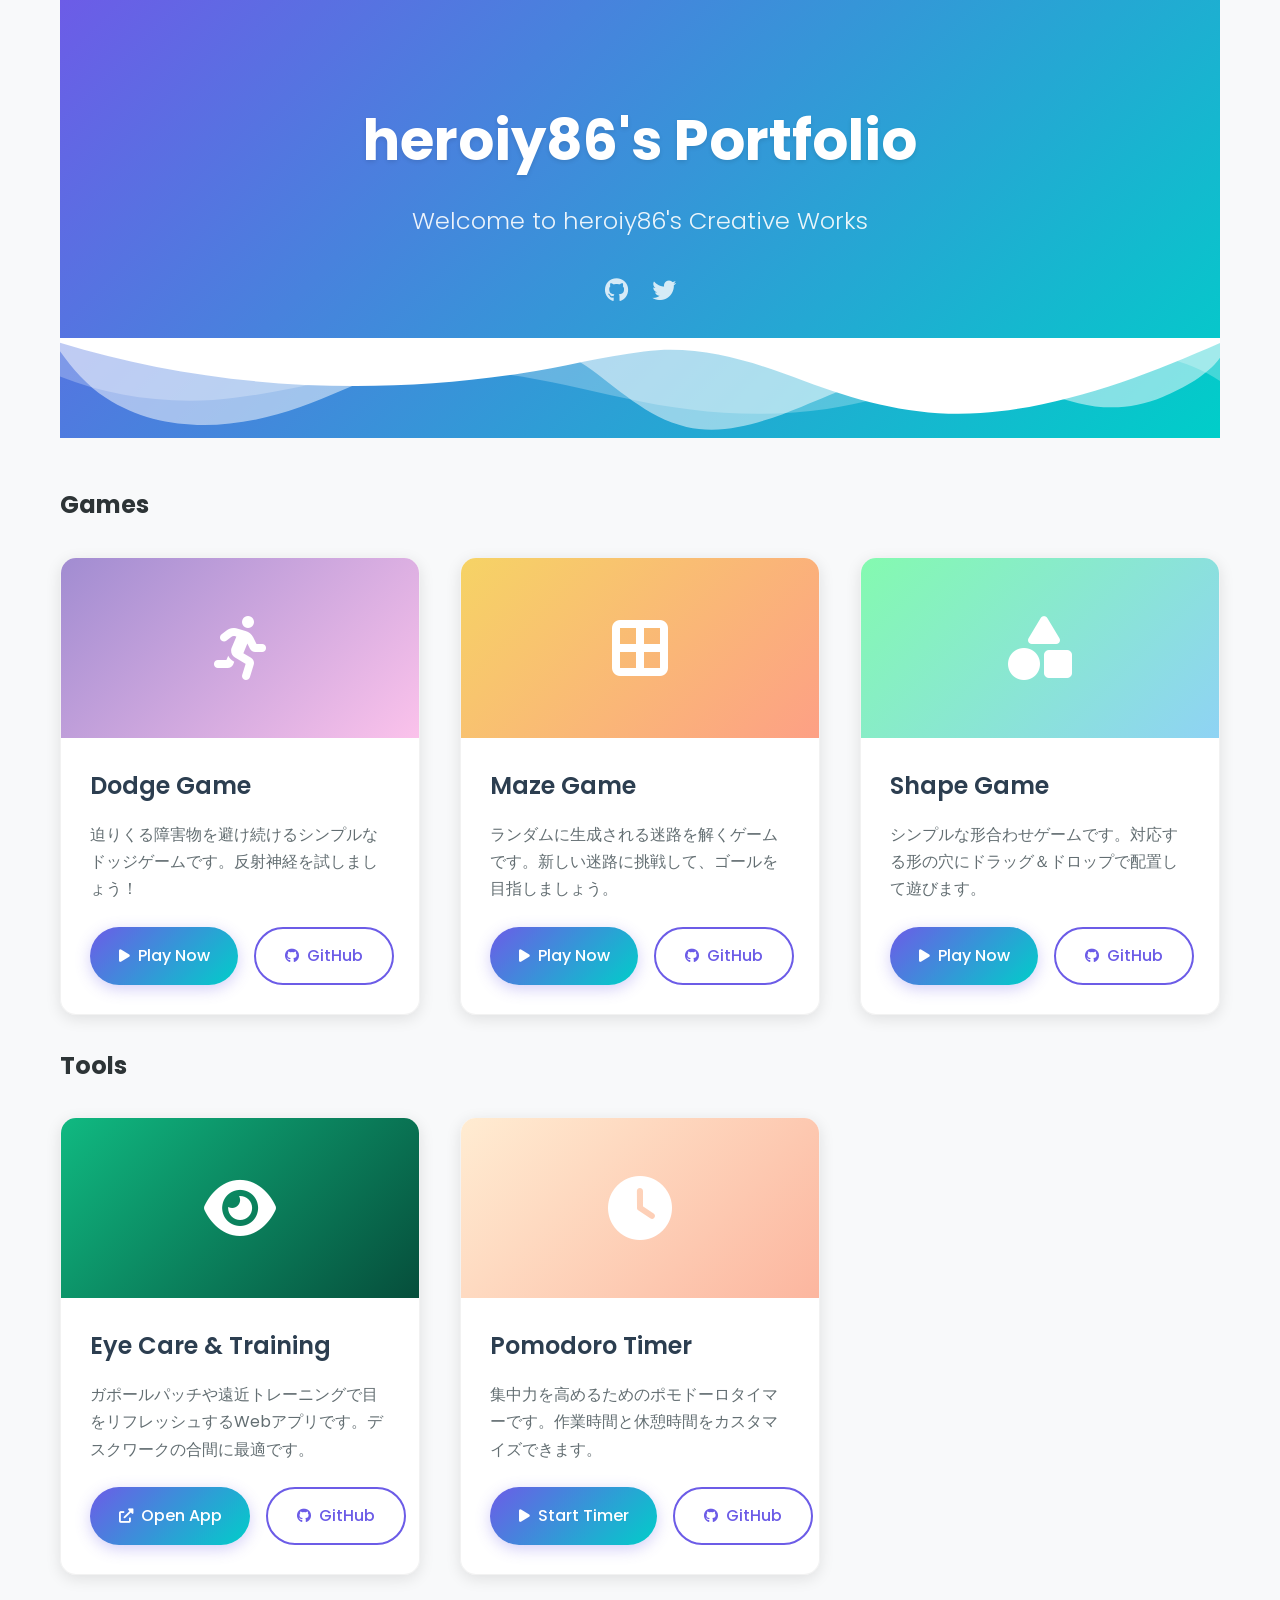
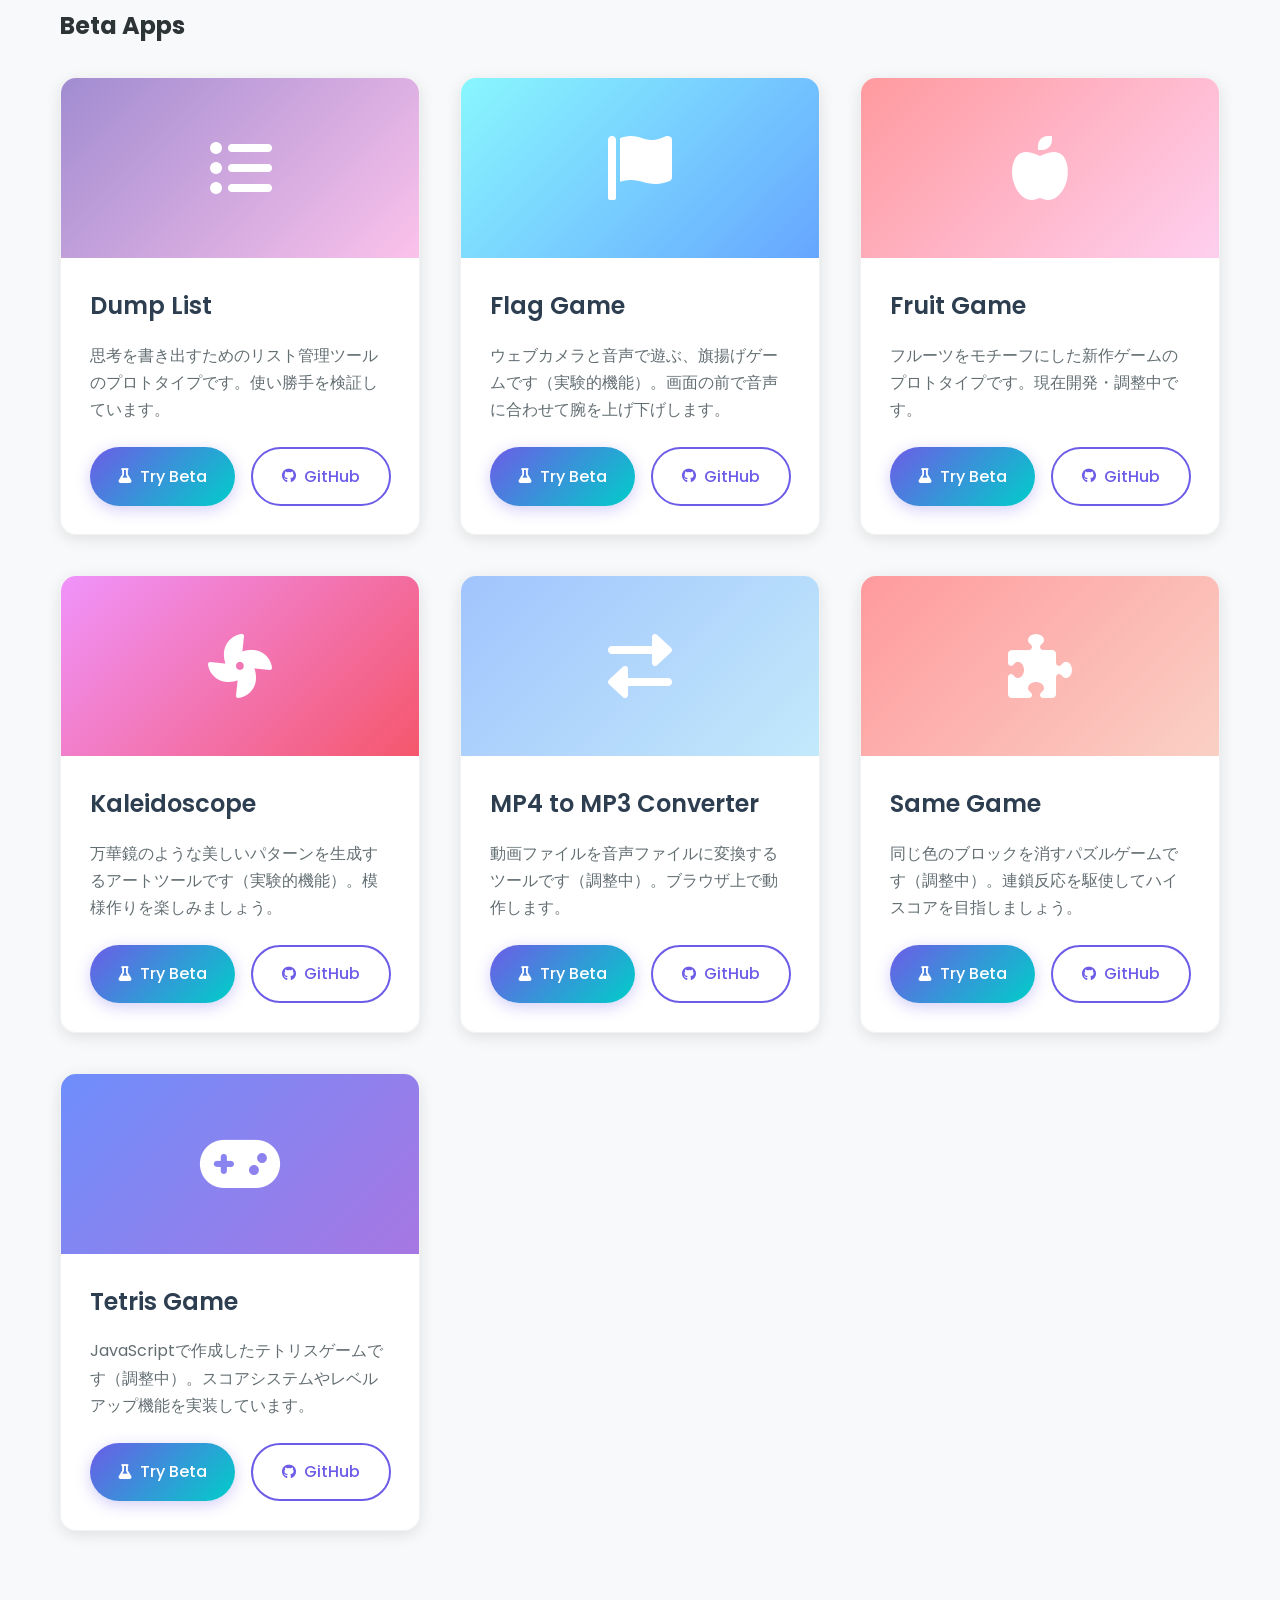
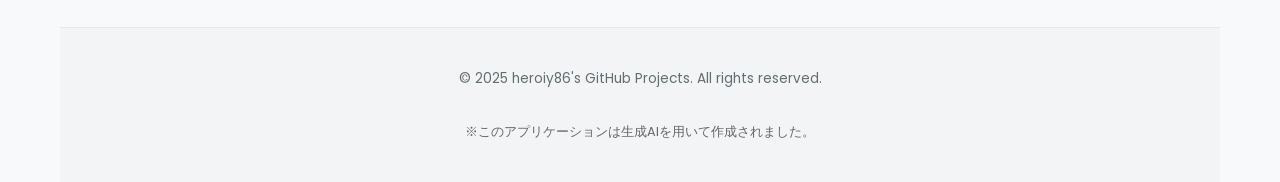
==== commit 9fabdea5: "Add generative AI disclaimer to README and HTML files" ====
--- a/index.html
+++ b/index.html
@@ -215,7 +215,8 @@
         
         <footer>
             <p>&copy; 2025 heroiy86's GitHub Projects. All rights reserved.</p>
-        </footer>
+            <p style="text-align: center; font-size: 0.8rem; color: #666; margin-top: 2rem;">※このアプリケーションは生成AIを用いて作成されました。</p>
+</footer>
     </div>
 </body>
 </html>
